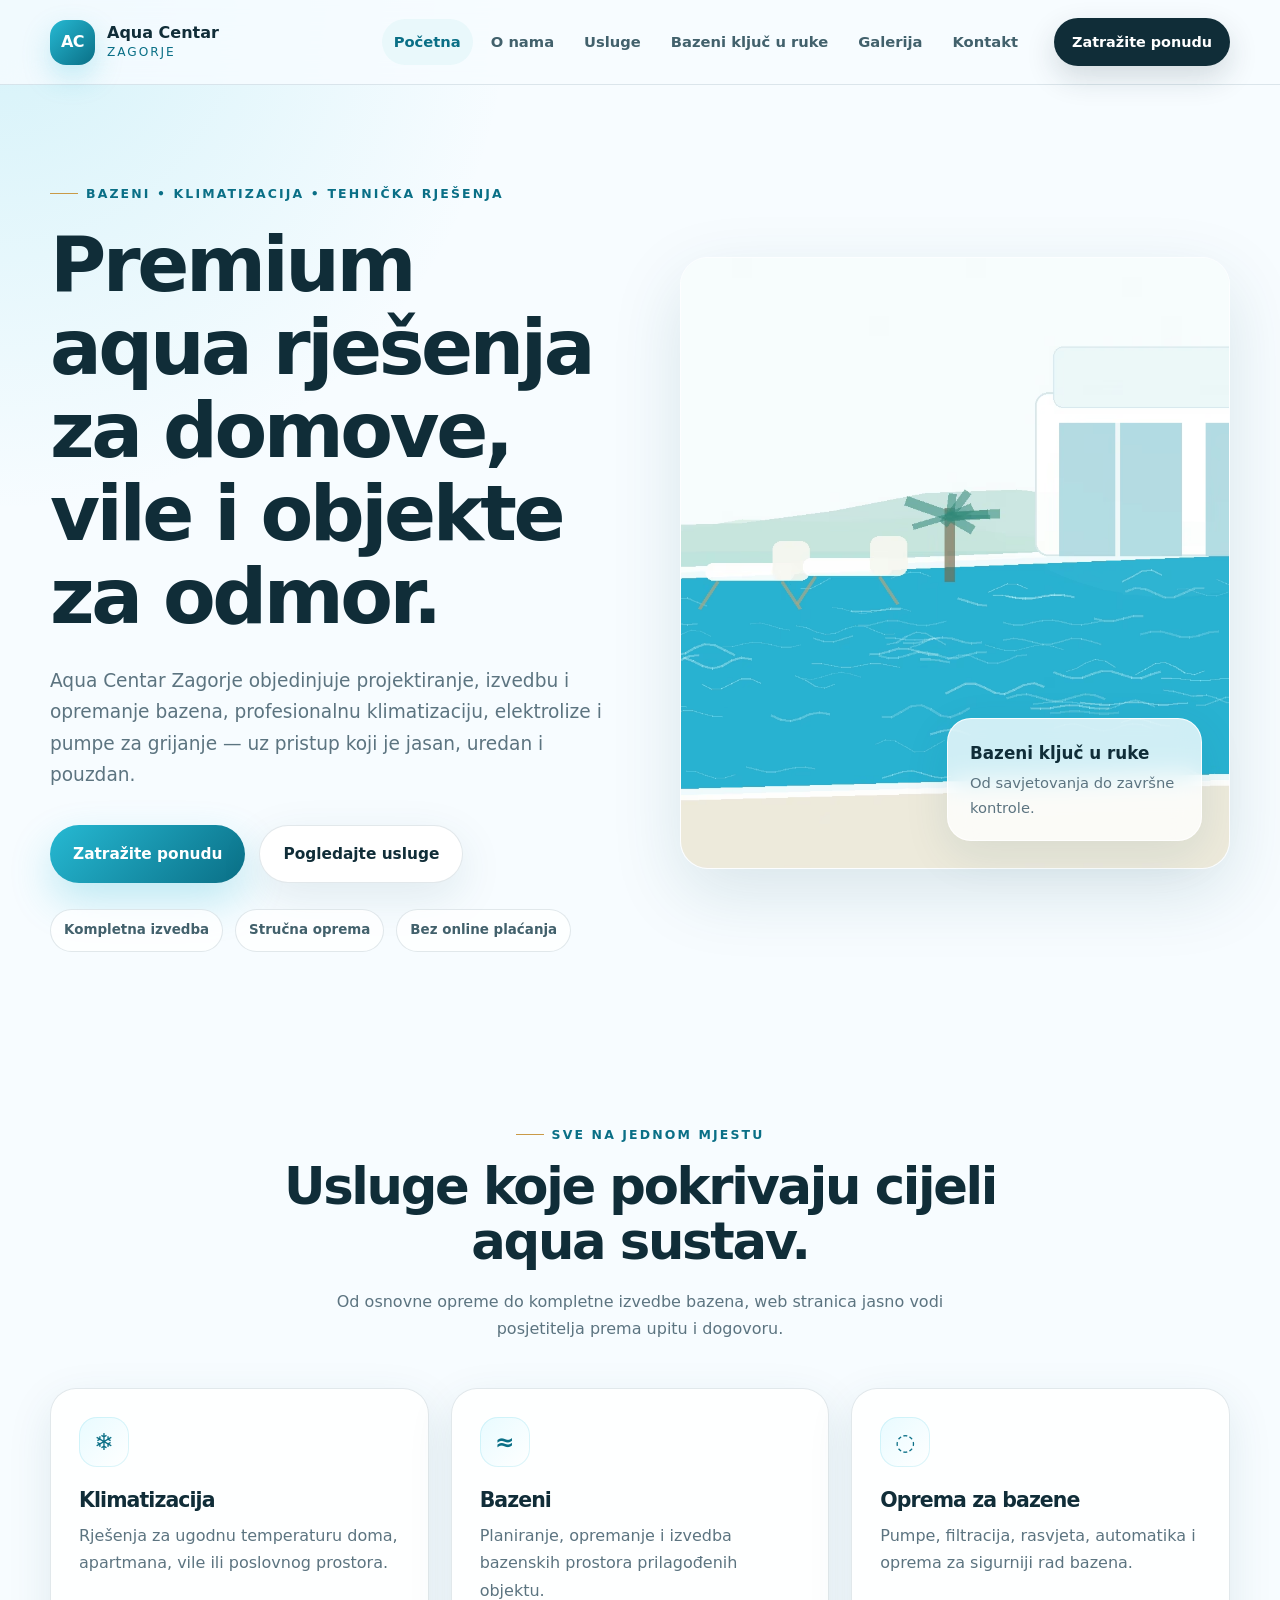
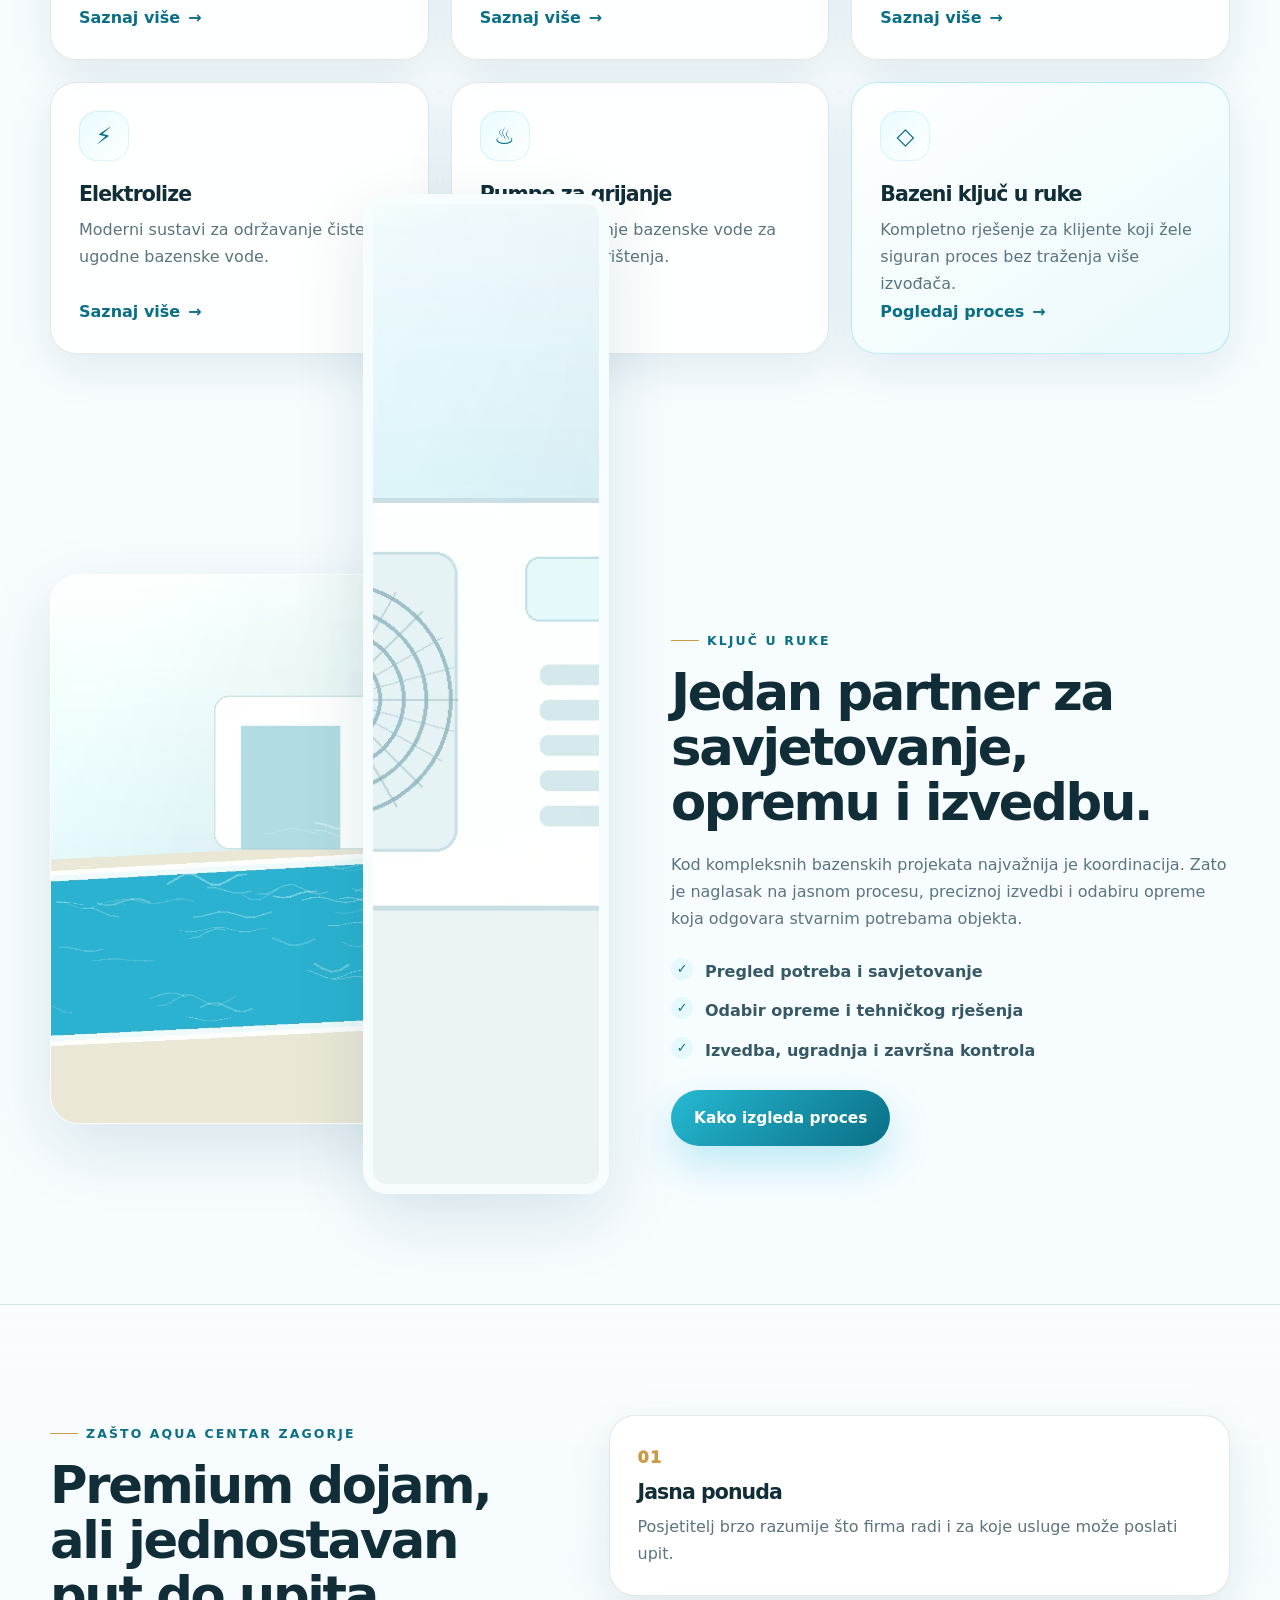
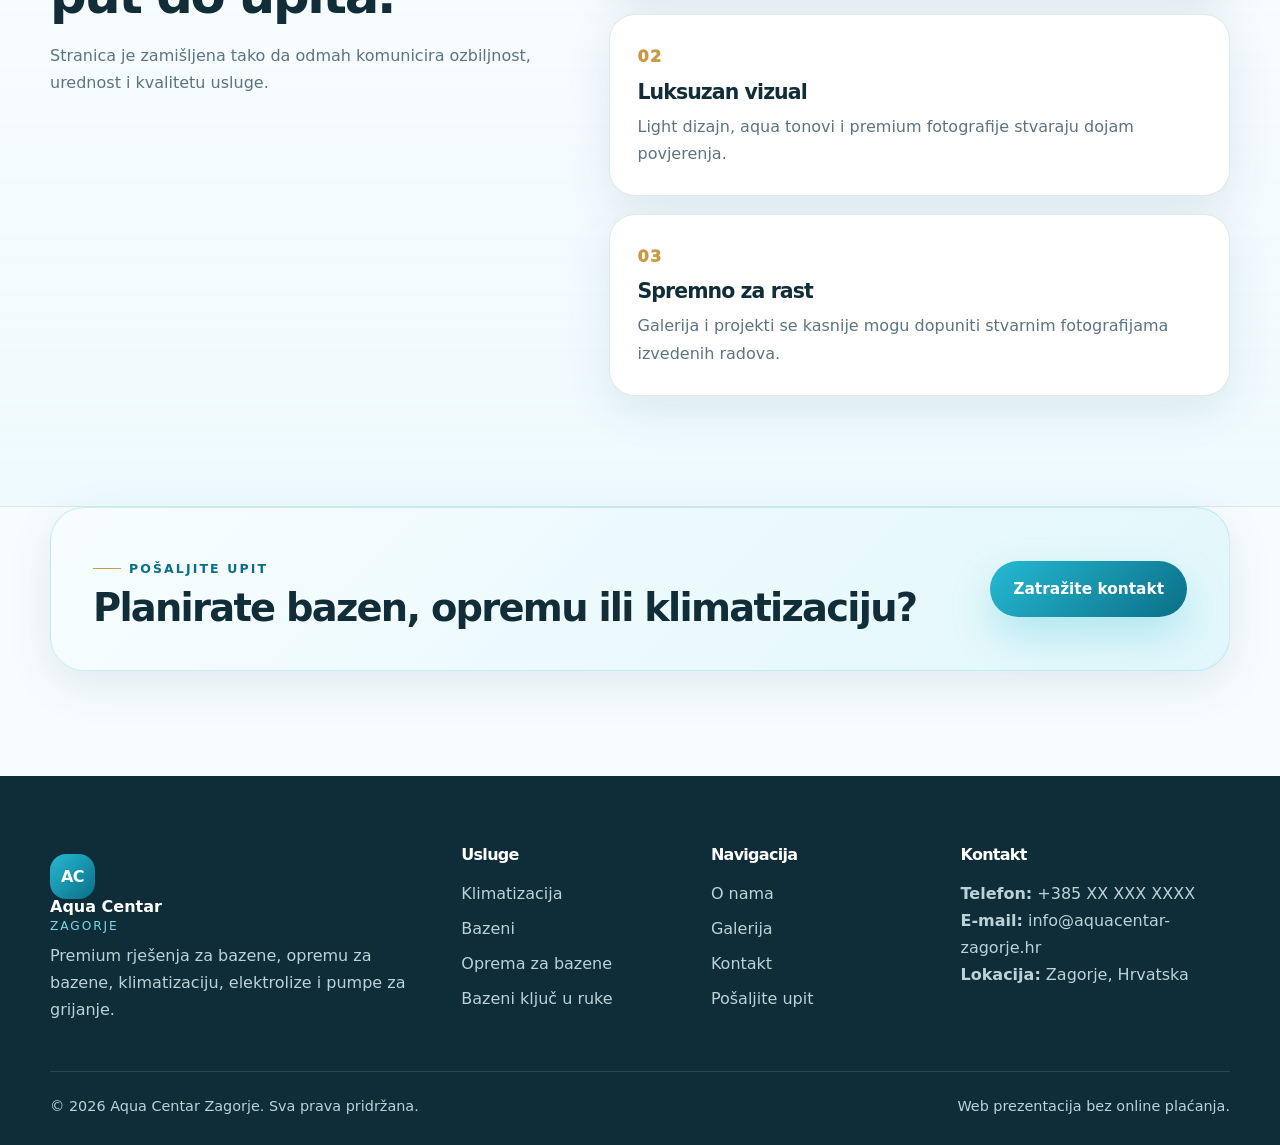
==== index.html @ 4408a1e6 "1" ====
<!doctype html><html lang="hr"><head><meta charset="utf-8"><meta name="viewport" content="width=device-width, initial-scale=1"><title>Aqua Centar Zagorje | Bazeni, klimatizacija i oprema za bazene</title><meta name="description" content="Premium web stranica za Aqua Centar Zagorje: bazeni, klimatizacija, elektrolize, pumpe za grijanje i kompletni bazeni ključ u ruke."><meta name="theme-color" content="#f7fcff"><link rel="icon" href="assets/img/favicon.svg" type="image/svg+xml"><link rel="preload" href="assets/img/hero-bazen-lux.avif" as="image" type="image/avif"><link rel="stylesheet" href="assets/css/style.css"></head><body><header class="site-header" id="top"><div class="container nav-wrap"><a class="brand" href="index.html" aria-label="Aqua Centar Zagorje početna"><span class="brand-mark">AC</span><span><strong>Aqua Centar</strong><small>Zagorje</small></span></a><button class="menu-toggle" aria-label="Otvori izbornik" aria-expanded="false"><span></span><span></span><span></span></button><nav class="site-nav" aria-label="Glavna navigacija"><a class="nav-link active" href="index.html">Početna</a>
<a class="nav-link " href="o-nama.html">O nama</a>
<a class="nav-link " href="usluge.html">Usluge</a>
<a class="nav-link " href="bazeni-kljuc-u-ruke.html">Bazeni ključ u ruke</a>
<a class="nav-link " href="galerija.html">Galerija</a>
<a class="nav-link " href="kontakt.html">Kontakt</a></nav><a class="nav-cta" href="kontakt.html">Zatražite ponudu</a></div></header><main><section class="hero section-pad"><div class="container hero-grid"><div class="hero-copy reveal"><span class="eyebrow">Bazeni • Klimatizacija • Tehnička rješenja</span><h1>Premium aqua rješenja za domove, vile i objekte za odmor.</h1><p>Aqua Centar Zagorje objedinjuje projektiranje, izvedbu i opremanje bazena, profesionalnu klimatizaciju, elektrolize i pumpe za grijanje — uz pristup koji je jasan, uredan i pouzdan.</p><div class="hero-actions"><a class="btn btn-primary" href="kontakt.html#upit">Zatražite ponudu</a><a class="btn btn-ghost" href="usluge.html">Pogledajte usluge</a></div><div class="trust-strip"><span>Kompletna izvedba</span><span>Stručna oprema</span><span>Bez online plaćanja</span></div></div><div class="hero-media reveal delay-1"><img src="assets/img/hero-bazen-lux.avif" alt="Luksuzni bazen uz modernu kuću" width="1500" height="1000"><div class="floating-card glass-card"><strong>Bazeni ključ u ruke</strong><span>Od savjetovanja do završne kontrole.</span></div></div></div></section><section class="section-pad small-top"><div class="container section-head reveal"><span class="eyebrow">Sve na jednom mjestu</span><h2>Usluge koje pokrivaju cijeli aqua sustav.</h2><p>Od osnovne opreme do kompletne izvedbe bazena, web stranica jasno vodi posjetitelja prema upitu i dogovoru.</p></div><div class="container services-grid"><article class="service-card reveal"><span class="icon">❄</span><h3>Klimatizacija</h3><p>Rješenja za ugodnu temperaturu doma, apartmana, vile ili poslovnog prostora.</p><a href="usluge.html#klimatizacija">Saznaj više</a></article><article class="service-card reveal delay-1"><span class="icon">≈</span><h3>Bazeni</h3><p>Planiranje, opremanje i izvedba bazenskih prostora prilagođenih objektu.</p><a href="usluge.html#bazeni">Saznaj više</a></article><article class="service-card reveal delay-2"><span class="icon">◌</span><h3>Oprema za bazene</h3><p>Pumpe, filtracija, rasvjeta, automatika i oprema za sigurniji rad bazena.</p><a href="usluge.html#oprema">Saznaj više</a></article><article class="service-card reveal"><span class="icon">⚡</span><h3>Elektrolize</h3><p>Moderni sustavi za održavanje čiste i ugodne bazenske vode.</p><a href="usluge.html#elektrolize">Saznaj više</a></article><article class="service-card reveal delay-1"><span class="icon">♨</span><h3>Pumpe za grijanje</h3><p>Učinkovito grijanje bazenske vode za dulju sezonu korištenja.</p><a href="usluge.html#pumpe">Saznaj više</a></article><article class="service-card featured reveal delay-2"><span class="icon">◇</span><h3>Bazeni ključ u ruke</h3><p>Kompletno rješenje za klijente koji žele siguran proces bez traženja više izvođača.</p><a href="bazeni-kljuc-u-ruke.html">Pogledaj proces</a></article></div></section><section class="split-section section-pad"><div class="container split-grid"><div class="image-stack reveal"><img class="image-main" src="assets/img/bazen-terasa.avif" alt="Moderan bazen uz terasu" loading="lazy" width="1500" height="1000"><img class="image-small" src="assets/img/pumpa-za-grijanje.avif" alt="Pumpa za grijanje bazena" loading="lazy" width="1500" height="1000"></div><div class="split-copy reveal delay-1"><span class="eyebrow">Ključ u ruke</span><h2>Jedan partner za savjetovanje, opremu i izvedbu.</h2><p>Kod kompleksnih bazenskih projekata najvažnija je koordinacija. Zato je naglasak na jasnom procesu, preciznoj izvedbi i odabiru opreme koja odgovara stvarnim potrebama objekta.</p><ul class="check-list"><li>Pregled potreba i savjetovanje</li><li>Odabir opreme i tehničkog rješenja</li><li>Izvedba, ugradnja i završna kontrola</li></ul><a class="btn btn-primary" href="bazeni-kljuc-u-ruke.html">Kako izgleda proces</a></div></div></section><section class="section-pad why-section"><div class="container why-grid"><div class="section-head left reveal"><span class="eyebrow">Zašto Aqua Centar Zagorje</span><h2>Premium dojam, ali jednostavan put do upita.</h2><p>Stranica je zamišljena tako da odmah komunicira ozbiljnost, urednost i kvalitetu usluge.</p></div><div class="benefits"><div class="benefit reveal"><strong>01</strong><h3>Jasna ponuda</h3><p>Posjetitelj brzo razumije što firma radi i za koje usluge može poslati upit.</p></div><div class="benefit reveal delay-1"><strong>02</strong><h3>Luksuzan vizual</h3><p>Light dizajn, aqua tonovi i premium fotografije stvaraju dojam povjerenja.</p></div><div class="benefit reveal delay-2"><strong>03</strong><h3>Spremno za rast</h3><p>Galerija i projekti se kasnije mogu dopuniti stvarnim fotografijama izvedenih radova.</p></div></div></div></section><section class="cta-band reveal"><div class="container cta-inner"><div><span class="eyebrow">Pošaljite upit</span><h2>Planirate bazen, opremu ili klimatizaciju?</h2></div><a class="btn btn-primary" href="kontakt.html#upit">Zatražite kontakt</a></div></section></main><footer class="site-footer"><div class="container footer-grid"><div><a class="brand footer-brand" href="index.html"><span class="brand-mark">AC</span><span><strong>Aqua Centar</strong><small>Zagorje</small></span></a><p>Premium rješenja za bazene, opremu za bazene, klimatizaciju, elektrolize i pumpe za grijanje.</p></div><div><h3>Usluge</h3><a href="usluge.html#klimatizacija">Klimatizacija</a><a href="usluge.html#bazeni">Bazeni</a><a href="usluge.html#oprema">Oprema za bazene</a><a href="bazeni-kljuc-u-ruke.html">Bazeni ključ u ruke</a></div><div><h3>Navigacija</h3><a href="o-nama.html">O nama</a><a href="galerija.html">Galerija</a><a href="kontakt.html">Kontakt</a><a href="kontakt.html#upit">Pošaljite upit</a></div><div><h3>Kontakt</h3><p><strong>Telefon:</strong> +385 XX XXX XXXX</p><p><strong>E-mail:</strong> info@aquacentar-zagorje.hr</p><p><strong>Lokacija:</strong> Zagorje, Hrvatska</p></div></div><div class="footer-bottom container"><span>© 2026 Aqua Centar Zagorje. Sva prava pridržana.</span><span>Web prezentacija bez online plaćanja.</span></div></footer><script src="assets/js/main.js"></script></body></html>
---- assets/css/style.css ----
:root{--bg:#f7fcff;--surface:#fff;--text:#102d38;--muted:#5c7480;--aqua:#26b9d3;--aqua-dark:#0a6f86;--gold:#c99a47;--line:rgba(20,71,88,.12);--shadow:0 24px 70px rgba(16,77,96,.13);--shadow-soft:0 14px 45px rgba(16,77,96,.10);--radius:28px;--container:1180px}*{box-sizing:border-box}html{scroll-behavior:smooth}body{margin:0;font-family:Inter,ui-sans-serif,system-ui,-apple-system,BlinkMacSystemFont,"Segoe UI",sans-serif;background:radial-gradient(circle at top left,rgba(56,197,221,.18),transparent 32rem),var(--bg);color:var(--text);line-height:1.7;overflow-x:hidden}img{max-width:100%;display:block}a{color:inherit;text-decoration:none}.container{width:min(var(--container),calc(100% - 40px));margin-inline:auto}.section-pad{padding:110px 0}.small-top{padding-top:54px}.compact{padding-bottom:70px}.narrow{max-width:870px;text-align:center}.site-header{position:sticky;top:0;z-index:50;background:rgba(247,252,255,.82);backdrop-filter:blur(18px);border-bottom:1px solid var(--line)}.nav-wrap{height:84px;display:flex;align-items:center;gap:24px}.brand{display:inline-flex;align-items:center;gap:12px;min-width:max-content}.brand-mark{width:45px;height:45px;border-radius:16px;display:grid;place-items:center;background:linear-gradient(135deg,var(--aqua),var(--aqua-dark));color:#fff;font-weight:900;letter-spacing:-.04em;box-shadow:0 12px 28px rgba(38,185,211,.25)}.brand strong{display:block;font-size:1rem;line-height:1;color:var(--text)}.brand small{display:block;font-size:.76rem;line-height:1.2;color:var(--aqua-dark);letter-spacing:.16em;text-transform:uppercase;margin-top:4px}.site-nav{display:flex;align-items:center;gap:6px;margin-left:auto}.nav-link{font-size:.92rem;font-weight:700;color:#42616c;padding:10px 12px;border-radius:999px;transition:.25s ease}.nav-link:hover,.nav-link.active{background:#e9f8fb;color:var(--aqua-dark)}.nav-cta{padding:12px 18px;border-radius:999px;background:var(--text);color:#fff;font-weight:800;font-size:.9rem;box-shadow:0 12px 30px rgba(16,45,56,.16);transition:.25s ease}.nav-cta:hover{transform:translateY(-2px);box-shadow:0 18px 38px rgba(16,45,56,.22)}.menu-toggle{display:none;margin-left:auto;width:44px;height:44px;border:0;background:#fff;border-radius:14px;box-shadow:var(--shadow-soft);padding:10px}.menu-toggle span{display:block;height:2px;background:var(--text);border-radius:2px;margin:6px 0;transition:.25s ease}.eyebrow{display:inline-flex;align-items:center;gap:8px;color:var(--aqua-dark);font-size:.78rem;font-weight:900;letter-spacing:.17em;text-transform:uppercase}.eyebrow:before{content:"";width:28px;height:1px;background:var(--gold)}h1,h2,h3{line-height:1.08;margin:0;color:var(--text);letter-spacing:-.045em}h1{font-size:clamp(2.7rem,6vw,5.9rem);max-width:1050px}h2{font-size:clamp(2rem,4vw,3.75rem)}h3{font-size:1.28rem}p{margin:0;color:var(--muted)}.hero{padding-top:90px}.hero-grid{display:grid;grid-template-columns:1.02fr .98fr;gap:58px;align-items:center}.hero-copy p{font-size:1.16rem;max-width:650px;margin:26px 0 0}.hero-copy .eyebrow{margin-bottom:20px}.hero-actions{display:flex;gap:14px;flex-wrap:wrap;margin-top:34px}.btn{display:inline-flex;align-items:center;justify-content:center;border:0;cursor:pointer;border-radius:999px;padding:15px 23px;font-weight:900;transition:.25s ease;font-size:.96rem}.btn-primary{background:linear-gradient(135deg,var(--aqua),var(--aqua-dark));color:#fff;box-shadow:0 18px 40px rgba(38,185,211,.27)}.btn-primary:hover{transform:translateY(-3px);box-shadow:0 22px 50px rgba(38,185,211,.35)}.btn-ghost{background:#fff;color:var(--text);box-shadow:var(--shadow-soft);border:1px solid var(--line)}.btn-ghost:hover{transform:translateY(-3px);border-color:rgba(38,185,211,.28)}.trust-strip{display:flex;gap:12px;flex-wrap:wrap;margin-top:26px}.trust-strip span{background:rgba(255,255,255,.76);border:1px solid var(--line);padding:9px 13px;border-radius:999px;color:#42616c;font-weight:800;font-size:.84rem}.hero-media{position:relative}.hero-media img,.image-frame img,.image-main,.detail-card img,.gallery-item img{border-radius:var(--radius);box-shadow:var(--shadow);border:1px solid rgba(255,255,255,.7);object-fit:cover}.hero-media img{height:min(68vh,680px);width:100%}.glass-card{background:rgba(255,255,255,.78);border:1px solid rgba(255,255,255,.88);box-shadow:var(--shadow-soft);backdrop-filter:blur(14px)}.floating-card{position:absolute;right:28px;bottom:28px;border-radius:24px;padding:20px 22px;max-width:255px}.floating-card strong{display:block;font-size:1.05rem}.floating-card span{display:block;color:var(--muted);font-size:.92rem;margin-top:3px}.section-head{text-align:center;max-width:810px;margin:0 auto 46px}.section-head h2{margin-top:14px}.section-head p{margin:18px auto 0;max-width:680px}.section-head.left{text-align:left;margin:0}.services-grid{display:grid;grid-template-columns:repeat(3,1fr);gap:22px}.service-card{background:rgba(255,255,255,.86);border:1px solid var(--line);border-radius:26px;padding:28px;box-shadow:var(--shadow-soft);transition:.3s ease;min-height:270px;display:flex;flex-direction:column}.service-card:hover{transform:translateY(-8px);box-shadow:var(--shadow)}.service-card .icon{width:50px;height:50px;border-radius:18px;background:linear-gradient(135deg,#e8fbff,#fff);display:grid;place-items:center;color:var(--aqua-dark);font-size:1.45rem;font-weight:900;box-shadow:inset 0 0 0 1px rgba(38,185,211,.15)}.service-card h3{margin-top:22px}.service-card p{margin-top:11px}.service-card a,.text-link{margin-top:auto;color:var(--aqua-dark);font-weight:900;display:inline-flex;align-items:center;gap:8px}.service-card a:after,.text-link:after{content:"→";transition:.2s ease}.service-card a:hover:after,.text-link:hover:after{transform:translateX(4px)}.service-card.featured{background:linear-gradient(145deg,#fff,#e9f9fc);border-color:rgba(38,185,211,.28)}.split-section{position:relative}.split-grid{display:grid;grid-template-columns:1fr 1fr;gap:62px;align-items:center}.split-copy h2{margin:14px 0 20px}.split-copy p+p{margin-top:14px}.image-stack{position:relative;min-height:620px}.image-main{width:84%;height:550px}.image-small{position:absolute;width:44%;right:0;bottom:0;border-radius:24px;box-shadow:var(--shadow);border:10px solid var(--bg);object-fit:cover}.check-list{list-style:none;padding:0;margin:26px 0;display:grid;gap:12px}.check-list li{position:relative;padding-left:34px;color:#365965;font-weight:800}.check-list li:before{content:"✓";position:absolute;left:0;top:0;width:22px;height:22px;border-radius:50%;display:grid;place-items:center;background:#e5f8fc;color:var(--aqua-dark);font-size:.8rem}.why-section{background:linear-gradient(180deg,rgba(255,255,255,.38),rgba(232,248,252,.55));border-block:1px solid var(--line)}.why-grid{display:grid;grid-template-columns:.9fr 1.1fr;gap:50px;align-items:start}.benefits{display:grid;gap:18px}.benefit,.value-card,.process-step{background:#fff;border:1px solid var(--line);border-radius:26px;padding:28px;box-shadow:var(--shadow-soft)}.benefit strong,.value-card span,.process-step span{display:inline-flex;color:var(--gold);font-weight:1000;letter-spacing:.08em;margin-bottom:10px}.benefit p,.value-card p,.process-step p{margin-top:10px}.cta-band{padding:0 0 105px}.cta-inner{display:flex;align-items:center;justify-content:space-between;gap:24px;background:linear-gradient(135deg,#f7fdff,#e1f7fb);border:1px solid rgba(38,185,211,.22);border-radius:34px;padding:42px;box-shadow:var(--shadow-soft)}.cta-inner h2{font-size:clamp(1.8rem,3vw,3rem);margin-top:8px}.page-hero{background:radial-gradient(circle at top right,rgba(38,185,211,.18),transparent 34rem)}.page-hero .narrow .eyebrow{justify-content:center;margin-bottom:16px}.page-hero p{font-size:1.12rem;margin:22px auto 0;max-width:780px}.image-frame img{height:560px;width:100%}.values-grid{display:grid;grid-template-columns:repeat(3,1fr);gap:22px}.service-detail-wrap{background:linear-gradient(180deg,transparent,rgba(232,248,252,.42))}.detail-list{display:grid;gap:26px}.detail-card{display:grid;grid-template-columns:.92fr 1.08fr;gap:28px;align-items:center;background:rgba(255,255,255,.9);border:1px solid var(--line);border-radius:34px;padding:28px;box-shadow:var(--shadow-soft);scroll-margin-top:110px}.detail-card.reverse{grid-template-columns:1.08fr .92fr}.detail-card.reverse div{order:2}.detail-card.reverse img{order:1}.detail-card h2{margin:12px 0 16px;font-size:clamp(1.8rem,3vw,3rem)}.detail-card p{font-size:1.03rem}.detail-card img{height:390px;width:100%}.text-link{margin-top:22px}.process-section{background:#fff;border-block:1px solid var(--line)}.process-grid{display:grid;grid-template-columns:repeat(3,1fr);gap:20px}.gallery-grid{display:grid;grid-template-columns:repeat(3,1fr);grid-auto-rows:310px;gap:20px}.gallery-item{margin:0;position:relative;border-radius:28px;overflow:hidden;box-shadow:var(--shadow-soft);background:#fff}.gallery-item.large{grid-column:span 2;grid-row:span 2}.gallery-item img{width:100%;height:100%;border-radius:0;box-shadow:none;border:0}.gallery-item figcaption{position:absolute;left:16px;right:16px;bottom:16px;background:rgba(255,255,255,.82);backdrop-filter:blur(12px);border-radius:18px;padding:12px 15px;color:var(--text);font-weight:900}.contact-grid{display:grid;grid-template-columns:.92fr 1.08fr;gap:28px;align-items:start}.contact-card,.quote-form{background:#fff;border:1px solid var(--line);border-radius:32px;padding:34px;box-shadow:var(--shadow-soft)}.contact-card h2,.quote-form h2{margin:12px 0 16px}.contact-lines{display:grid;gap:8px;margin:24px 0}.map-placeholder{height:255px;border-radius:24px;background:linear-gradient(135deg,#e5f8fc,#fff);border:1px solid rgba(38,185,211,.18);display:grid;place-items:center;color:var(--aqua-dark);font-weight:900}.quote-form{display:grid;gap:15px}.quote-form label{display:grid;gap:7px;color:#365965;font-weight:900}.quote-form input,.quote-form select,.quote-form textarea{width:100%;border:1px solid rgba(16,77,96,.16);border-radius:16px;padding:14px 15px;background:#f8fdff;color:var(--text);font:inherit;outline:none;transition:.2s ease}.quote-form input:focus,.quote-form select:focus,.quote-form textarea:focus{border-color:var(--aqua);box-shadow:0 0 0 4px rgba(38,185,211,.13)}.quote-form .btn{width:max-content}.form-note{font-size:.85rem}.site-footer{background:#0e2d38;color:#d9edf2;padding:70px 0 26px}.site-footer p,.site-footer a,.footer-bottom{color:#bcd2d9}.footer-grid{display:grid;grid-template-columns:1.4fr .8fr .8fr 1fr;gap:34px}.footer-brand{margin-bottom:18px}.site-footer .brand strong{color:#fff}.site-footer .brand small{color:#75d9ea}.site-footer .brand-mark{box-shadow:none}.site-footer h3{font-size:1rem;color:#fff;margin-bottom:16px}.site-footer a{display:block;margin:8px 0;transition:.2s ease}.site-footer a:hover{color:#fff;transform:translateX(3px)}.footer-bottom{display:flex;justify-content:space-between;gap:20px;border-top:1px solid rgba(255,255,255,.12);margin-top:48px;padding-top:22px;font-size:.9rem}.reveal{opacity:0;transform:translateY(28px);transition:opacity .8s ease,transform .8s ease}.reveal.visible{opacity:1;transform:none}.delay-1{transition-delay:.12s}.delay-2{transition-delay:.22s}@media(max-width:1040px){.nav-cta{display:none}.site-nav{gap:2px}.nav-link{font-size:.86rem;padding:8px 9px}.hero-grid,.split-grid,.why-grid,.contact-grid{grid-template-columns:1fr}.hero-media img{height:540px}.image-stack{min-height:560px}.services-grid,.values-grid,.process-grid{grid-template-columns:repeat(2,1fr)}.detail-card,.detail-card.reverse{grid-template-columns:1fr}.detail-card.reverse div,.detail-card.reverse img{order:initial}.gallery-grid{grid-template-columns:repeat(2,1fr)}.footer-grid{grid-template-columns:repeat(2,1fr)}}@media(max-width:760px){.container{width:min(100% - 28px,var(--container))}.section-pad{padding:78px 0}.small-top{padding-top:35px}.nav-wrap{height:72px}.menu-toggle{display:block}.site-nav{position:absolute;top:72px;left:14px;right:14px;display:grid;background:rgba(255,255,255,.96);backdrop-filter:blur(18px);border:1px solid var(--line);border-radius:22px;padding:12px;box-shadow:var(--shadow);opacity:0;visibility:hidden;transform:translateY(-8px);transition:.22s ease}.site-nav.open{opacity:1;visibility:visible;transform:none}.nav-link{padding:13px 14px;font-size:.95rem}.menu-toggle.open span:nth-child(1){transform:translateY(8px) rotate(45deg)}.menu-toggle.open span:nth-child(2){opacity:0}.menu-toggle.open span:nth-child(3){transform:translateY(-8px) rotate(-45deg)}.hero{padding-top:58px}.hero-grid{gap:32px}.hero-media img{height:410px}.floating-card{left:16px;right:16px;bottom:16px}.services-grid,.values-grid,.process-grid{grid-template-columns:1fr}.split-grid{gap:34px}.image-stack{min-height:auto}.image-main,.image-frame img{width:100%;height:380px}.image-small{position:relative;width:80%;margin:-70px 0 0 auto}.cta-band{padding-bottom:78px}.cta-inner{display:grid;padding:28px;border-radius:28px}.detail-card{padding:18px;border-radius:28px}.detail-card img{height:285px}.gallery-grid{display:grid;grid-template-columns:1fr;grid-auto-rows:285px}.gallery-item.large{grid-column:auto;grid-row:span 1}.contact-card,.quote-form{padding:24px;border-radius:26px}.footer-grid{grid-template-columns:1fr}.footer-bottom{display:grid}.trust-strip span{font-size:.78rem}.hero-copy p,.page-hero p{font-size:1rem}h1{font-size:clamp(2.35rem,14vw,4rem)}}@media(prefers-reduced-motion:reduce){*{scroll-behavior:auto!important}.reveal{opacity:1;transform:none;transition:none}.btn,.service-card,.nav-cta{transition:none}}
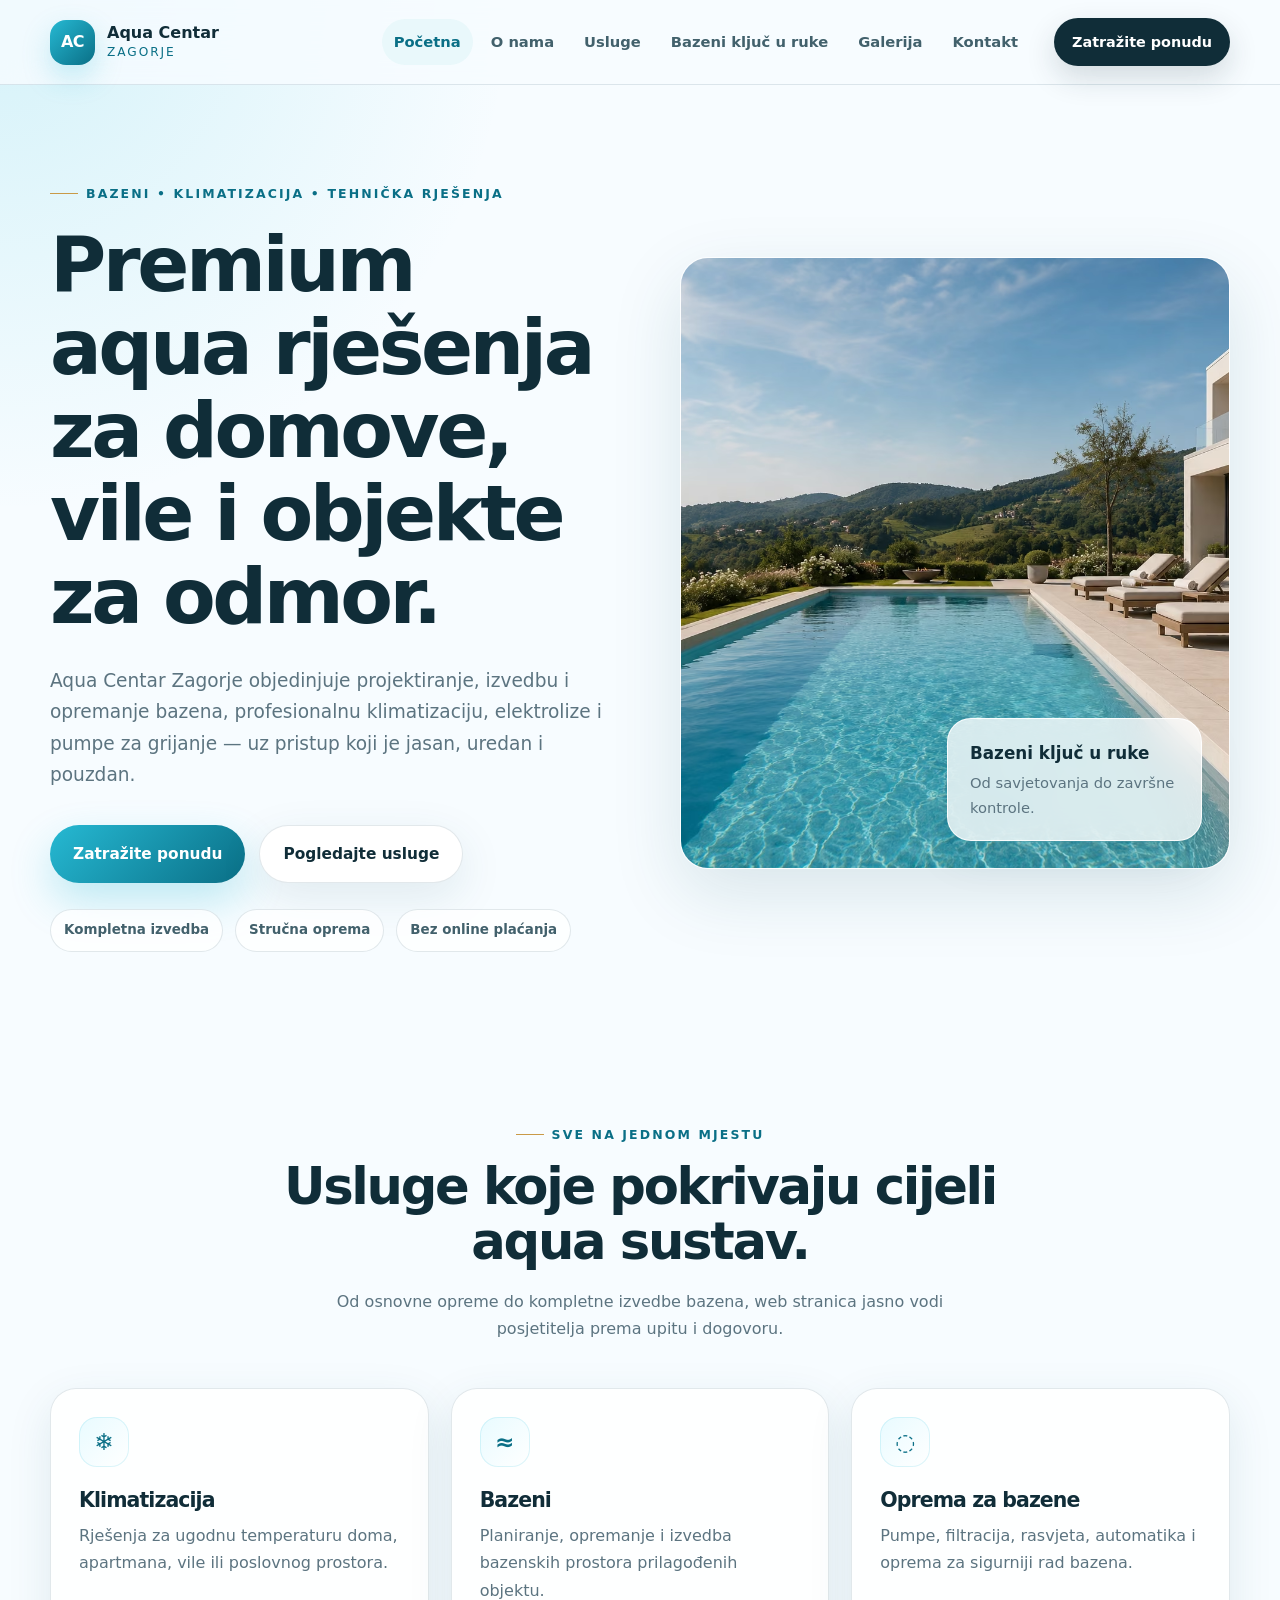
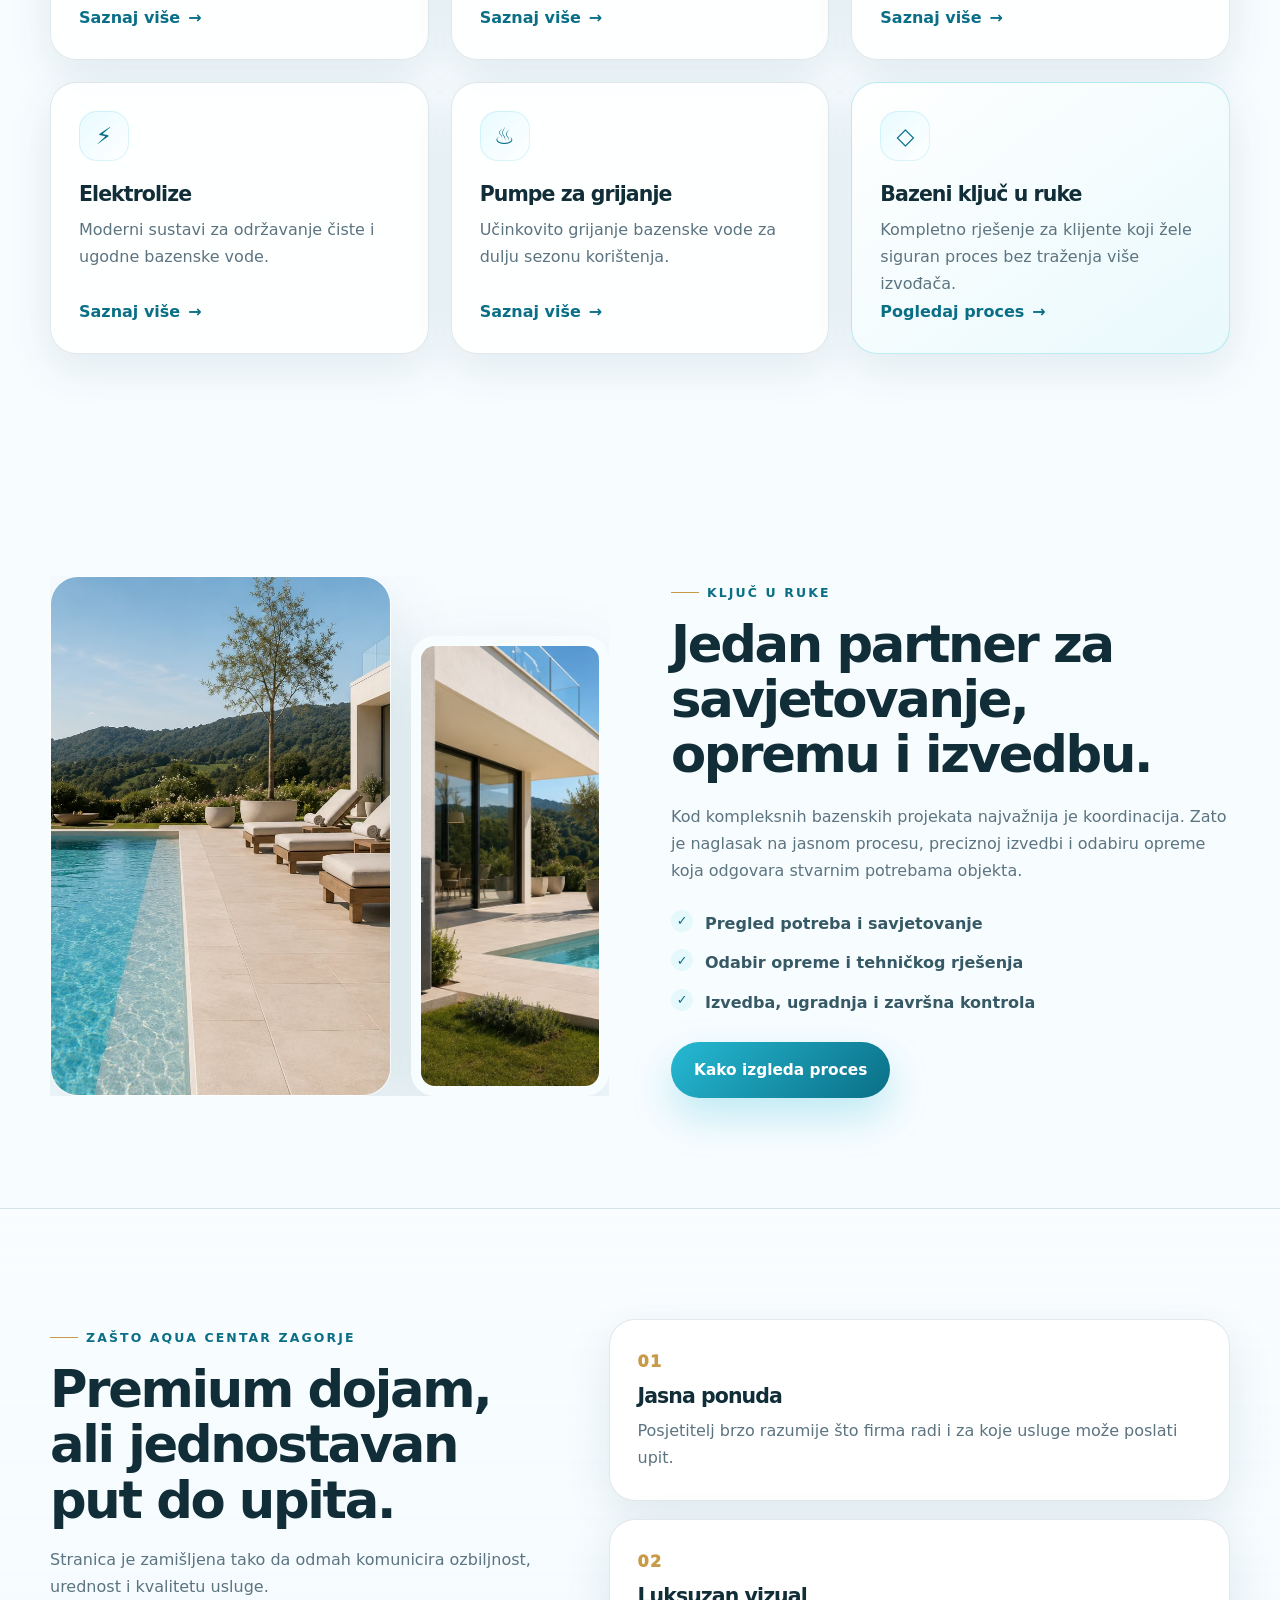
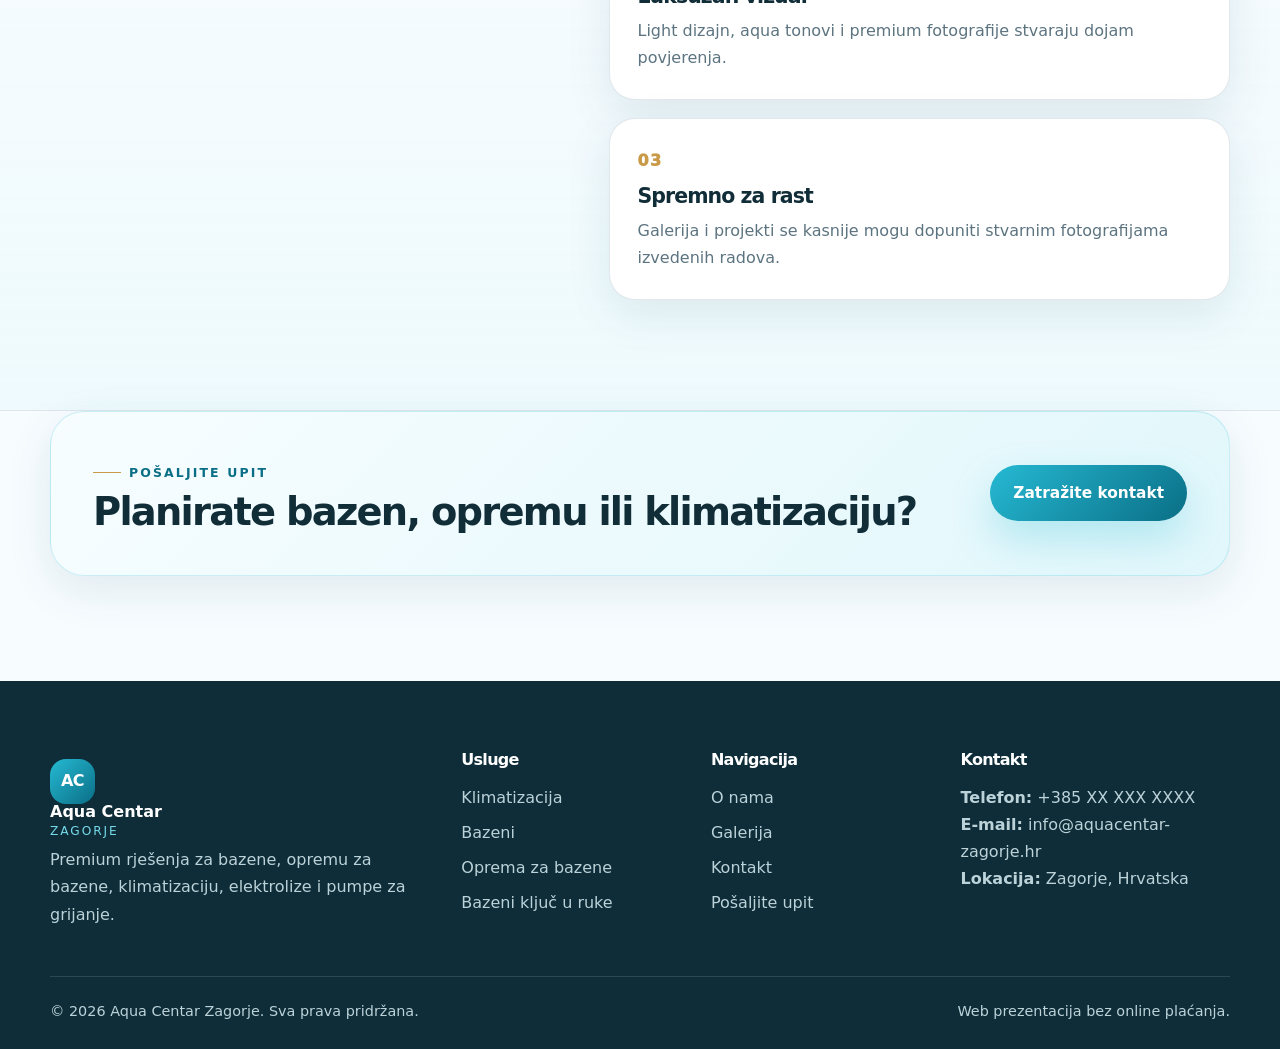
==== commit ef807445: "4" ====
--- a/index.html
+++ b/index.html
@@ -1,6 +1,6 @@
-<!doctype html><html lang="hr"><head><meta charset="utf-8"><meta name="viewport" content="width=device-width, initial-scale=1"><title>Aqua Centar Zagorje | Bazeni, klimatizacija i oprema za bazene</title><meta name="description" content="Premium web stranica za Aqua Centar Zagorje: bazeni, klimatizacija, elektrolize, pumpe za grijanje i kompletni bazeni ključ u ruke."><meta name="theme-color" content="#f7fcff"><link rel="icon" href="assets/img/favicon.svg" type="image/svg+xml"><link rel="preload" href="assets/img/hero-bazen-lux.avif" as="image" type="image/avif"><link rel="stylesheet" href="assets/css/style.css"></head><body><header class="site-header" id="top"><div class="container nav-wrap"><a class="brand" href="index.html" aria-label="Aqua Centar Zagorje početna"><span class="brand-mark">AC</span><span><strong>Aqua Centar</strong><small>Zagorje</small></span></a><button class="menu-toggle" aria-label="Otvori izbornik" aria-expanded="false"><span></span><span></span><span></span></button><nav class="site-nav" aria-label="Glavna navigacija"><a class="nav-link active" href="index.html">Početna</a>
+<!doctype html><html lang="hr"><head><meta charset="utf-8"><meta name="viewport" content="width=device-width, initial-scale=1"><script>document.documentElement.classList.add('js');</script><title>Aqua Centar Zagorje | Bazeni, klimatizacija i oprema za bazene</title><meta name="description" content="Premium web stranica za Aqua Centar Zagorje: bazeni, klimatizacija, elektrolize, pumpe za grijanje i kompletni bazeni ključ u ruke."><meta name="theme-color" content="#f7fcff"><link rel="icon" href="assets/img/favicon.svg" type="image/svg+xml"><link rel="preload" href="assets/img/hero-bazen-lux.avif" as="image" type="image/avif"><link rel="stylesheet" href="assets/css/style.css"></head><body><header class="site-header" id="top"><div class="container nav-wrap"><a class="brand" href="index.html" aria-label="Aqua Centar Zagorje početna"><span class="brand-mark">AC</span><span><strong>Aqua Centar</strong><small>Zagorje</small></span></a><button class="menu-toggle" aria-label="Otvori izbornik" aria-expanded="false"><span></span><span></span><span></span></button><nav class="site-nav" aria-label="Glavna navigacija"><a class="nav-link active" href="index.html">Početna</a>
 <a class="nav-link " href="o-nama.html">O nama</a>
 <a class="nav-link " href="usluge.html">Usluge</a>
 <a class="nav-link " href="bazeni-kljuc-u-ruke.html">Bazeni ključ u ruke</a>
 <a class="nav-link " href="galerija.html">Galerija</a>
-<a class="nav-link " href="kontakt.html">Kontakt</a></nav><a class="nav-cta" href="kontakt.html">Zatražite ponudu</a></div></header><main><section class="hero section-pad"><div class="container hero-grid"><div class="hero-copy reveal"><span class="eyebrow">Bazeni • Klimatizacija • Tehnička rješenja</span><h1>Premium aqua rješenja za domove, vile i objekte za odmor.</h1><p>Aqua Centar Zagorje objedinjuje projektiranje, izvedbu i opremanje bazena, profesionalnu klimatizaciju, elektrolize i pumpe za grijanje — uz pristup koji je jasan, uredan i pouzdan.</p><div class="hero-actions"><a class="btn btn-primary" href="kontakt.html#upit">Zatražite ponudu</a><a class="btn btn-ghost" href="usluge.html">Pogledajte usluge</a></div><div class="trust-strip"><span>Kompletna izvedba</span><span>Stručna oprema</span><span>Bez online plaćanja</span></div></div><div class="hero-media reveal delay-1"><img src="assets/img/hero-bazen-lux.avif" alt="Luksuzni bazen uz modernu kuću" width="1500" height="1000"><div class="floating-card glass-card"><strong>Bazeni ključ u ruke</strong><span>Od savjetovanja do završne kontrole.</span></div></div></div></section><section class="section-pad small-top"><div class="container section-head reveal"><span class="eyebrow">Sve na jednom mjestu</span><h2>Usluge koje pokrivaju cijeli aqua sustav.</h2><p>Od osnovne opreme do kompletne izvedbe bazena, web stranica jasno vodi posjetitelja prema upitu i dogovoru.</p></div><div class="container services-grid"><article class="service-card reveal"><span class="icon">❄</span><h3>Klimatizacija</h3><p>Rješenja za ugodnu temperaturu doma, apartmana, vile ili poslovnog prostora.</p><a href="usluge.html#klimatizacija">Saznaj više</a></article><article class="service-card reveal delay-1"><span class="icon">≈</span><h3>Bazeni</h3><p>Planiranje, opremanje i izvedba bazenskih prostora prilagođenih objektu.</p><a href="usluge.html#bazeni">Saznaj više</a></article><article class="service-card reveal delay-2"><span class="icon">◌</span><h3>Oprema za bazene</h3><p>Pumpe, filtracija, rasvjeta, automatika i oprema za sigurniji rad bazena.</p><a href="usluge.html#oprema">Saznaj više</a></article><article class="service-card reveal"><span class="icon">⚡</span><h3>Elektrolize</h3><p>Moderni sustavi za održavanje čiste i ugodne bazenske vode.</p><a href="usluge.html#elektrolize">Saznaj više</a></article><article class="service-card reveal delay-1"><span class="icon">♨</span><h3>Pumpe za grijanje</h3><p>Učinkovito grijanje bazenske vode za dulju sezonu korištenja.</p><a href="usluge.html#pumpe">Saznaj više</a></article><article class="service-card featured reveal delay-2"><span class="icon">◇</span><h3>Bazeni ključ u ruke</h3><p>Kompletno rješenje za klijente koji žele siguran proces bez traženja više izvođača.</p><a href="bazeni-kljuc-u-ruke.html">Pogledaj proces</a></article></div></section><section class="split-section section-pad"><div class="container split-grid"><div class="image-stack reveal"><img class="image-main" src="assets/img/bazen-terasa.avif" alt="Moderan bazen uz terasu" loading="lazy" width="1500" height="1000"><img class="image-small" src="assets/img/pumpa-za-grijanje.avif" alt="Pumpa za grijanje bazena" loading="lazy" width="1500" height="1000"></div><div class="split-copy reveal delay-1"><span class="eyebrow">Ključ u ruke</span><h2>Jedan partner za savjetovanje, opremu i izvedbu.</h2><p>Kod kompleksnih bazenskih projekata najvažnija je koordinacija. Zato je naglasak na jasnom procesu, preciznoj izvedbi i odabiru opreme koja odgovara stvarnim potrebama objekta.</p><ul class="check-list"><li>Pregled potreba i savjetovanje</li><li>Odabir opreme i tehničkog rješenja</li><li>Izvedba, ugradnja i završna kontrola</li></ul><a class="btn btn-primary" href="bazeni-kljuc-u-ruke.html">Kako izgleda proces</a></div></div></section><section class="section-pad why-section"><div class="container why-grid"><div class="section-head left reveal"><span class="eyebrow">Zašto Aqua Centar Zagorje</span><h2>Premium dojam, ali jednostavan put do upita.</h2><p>Stranica je zamišljena tako da odmah komunicira ozbiljnost, urednost i kvalitetu usluge.</p></div><div class="benefits"><div class="benefit reveal"><strong>01</strong><h3>Jasna ponuda</h3><p>Posjetitelj brzo razumije što firma radi i za koje usluge može poslati upit.</p></div><div class="benefit reveal delay-1"><strong>02</strong><h3>Luksuzan vizual</h3><p>Light dizajn, aqua tonovi i premium fotografije stvaraju dojam povjerenja.</p></div><div class="benefit reveal delay-2"><strong>03</strong><h3>Spremno za rast</h3><p>Galerija i projekti se kasnije mogu dopuniti stvarnim fotografijama izvedenih radova.</p></div></div></div></section><section class="cta-band reveal"><div class="container cta-inner"><div><span class="eyebrow">Pošaljite upit</span><h2>Planirate bazen, opremu ili klimatizaciju?</h2></div><a class="btn btn-primary" href="kontakt.html#upit">Zatražite kontakt</a></div></section></main><footer class="site-footer"><div class="container footer-grid"><div><a class="brand footer-brand" href="index.html"><span class="brand-mark">AC</span><span><strong>Aqua Centar</strong><small>Zagorje</small></span></a><p>Premium rješenja za bazene, opremu za bazene, klimatizaciju, elektrolize i pumpe za grijanje.</p></div><div><h3>Usluge</h3><a href="usluge.html#klimatizacija">Klimatizacija</a><a href="usluge.html#bazeni">Bazeni</a><a href="usluge.html#oprema">Oprema za bazene</a><a href="bazeni-kljuc-u-ruke.html">Bazeni ključ u ruke</a></div><div><h3>Navigacija</h3><a href="o-nama.html">O nama</a><a href="galerija.html">Galerija</a><a href="kontakt.html">Kontakt</a><a href="kontakt.html#upit">Pošaljite upit</a></div><div><h3>Kontakt</h3><p><strong>Telefon:</strong> +385 XX XXX XXXX</p><p><strong>E-mail:</strong> info@aquacentar-zagorje.hr</p><p><strong>Lokacija:</strong> Zagorje, Hrvatska</p></div></div><div class="footer-bottom container"><span>© 2026 Aqua Centar Zagorje. Sva prava pridržana.</span><span>Web prezentacija bez online plaćanja.</span></div></footer><script src="assets/js/main.js"></script></body></html>+<a class="nav-link " href="kontakt.html">Kontakt</a></nav><a class="nav-cta" href="kontakt.html">Zatražite ponudu</a></div></header><main><section class="hero section-pad"><div class="container hero-grid"><div class="hero-copy reveal"><span class="eyebrow">Bazeni • Klimatizacija • Tehnička rješenja</span><h1>Premium aqua rješenja za domove, vile i objekte za odmor.</h1><p>Aqua Centar Zagorje objedinjuje projektiranje, izvedbu i opremanje bazena, profesionalnu klimatizaciju, elektrolize i pumpe za grijanje — uz pristup koji je jasan, uredan i pouzdan.</p><div class="hero-actions"><a class="btn btn-primary" href="kontakt.html#upit">Zatražite ponudu</a><a class="btn btn-ghost" href="usluge.html">Pogledajte usluge</a></div><div class="trust-strip"><span>Kompletna izvedba</span><span>Stručna oprema</span><span>Bez online plaćanja</span></div></div><div class="hero-media reveal delay-1"><img src="assets/img/hero-bazen-lux.avif" alt="Luksuzni bazen uz modernu kuću" width="1500" height="1000"><div class="floating-card glass-card"><strong>Bazeni ključ u ruke</strong><span>Od savjetovanja do završne kontrole.</span></div></div></div></section><section class="section-pad small-top"><div class="container section-head reveal"><span class="eyebrow">Sve na jednom mjestu</span><h2>Usluge koje pokrivaju cijeli aqua sustav.</h2><p>Od osnovne opreme do kompletne izvedbe bazena, web stranica jasno vodi posjetitelja prema upitu i dogovoru.</p></div><div class="container services-grid"><article class="service-card reveal"><span class="icon">❄</span><h3>Klimatizacija</h3><p>Rješenja za ugodnu temperaturu doma, apartmana, vile ili poslovnog prostora.</p><a href="usluge.html#klimatizacija">Saznaj više</a></article><article class="service-card reveal delay-1"><span class="icon">≈</span><h3>Bazeni</h3><p>Planiranje, opremanje i izvedba bazenskih prostora prilagođenih objektu.</p><a href="usluge.html#bazeni">Saznaj više</a></article><article class="service-card reveal delay-2"><span class="icon">◌</span><h3>Oprema za bazene</h3><p>Pumpe, filtracija, rasvjeta, automatika i oprema za sigurniji rad bazena.</p><a href="usluge.html#oprema">Saznaj više</a></article><article class="service-card reveal"><span class="icon">⚡</span><h3>Elektrolize</h3><p>Moderni sustavi za održavanje čiste i ugodne bazenske vode.</p><a href="usluge.html#elektrolize">Saznaj više</a></article><article class="service-card reveal delay-1"><span class="icon">♨</span><h3>Pumpe za grijanje</h3><p>Učinkovito grijanje bazenske vode za dulju sezonu korištenja.</p><a href="usluge.html#pumpe">Saznaj više</a></article><article class="service-card featured reveal delay-2"><span class="icon">◇</span><h3>Bazeni ključ u ruke</h3><p>Kompletno rješenje za klijente koji žele siguran proces bez traženja više izvođača.</p><a href="bazeni-kljuc-u-ruke.html">Pogledaj proces</a></article></div></section><section class="split-section section-pad"><div class="container split-grid"><div class="image-stack reveal"><img class="image-main" src="assets/img/bazen-terasa.avif" alt="Moderan bazen uz terasu" width="1500" height="1000"><img class="image-small" src="assets/img/pumpa-za-grijanje.avif" alt="Pumpa za grijanje bazena" width="1500" height="1000"></div><div class="split-copy reveal delay-1"><span class="eyebrow">Ključ u ruke</span><h2>Jedan partner za savjetovanje, opremu i izvedbu.</h2><p>Kod kompleksnih bazenskih projekata najvažnija je koordinacija. Zato je naglasak na jasnom procesu, preciznoj izvedbi i odabiru opreme koja odgovara stvarnim potrebama objekta.</p><ul class="check-list"><li>Pregled potreba i savjetovanje</li><li>Odabir opreme i tehničkog rješenja</li><li>Izvedba, ugradnja i završna kontrola</li></ul><a class="btn btn-primary" href="bazeni-kljuc-u-ruke.html">Kako izgleda proces</a></div></div></section><section class="section-pad why-section"><div class="container why-grid"><div class="section-head left reveal"><span class="eyebrow">Zašto Aqua Centar Zagorje</span><h2>Premium dojam, ali jednostavan put do upita.</h2><p>Stranica je zamišljena tako da odmah komunicira ozbiljnost, urednost i kvalitetu usluge.</p></div><div class="benefits"><div class="benefit reveal"><strong>01</strong><h3>Jasna ponuda</h3><p>Posjetitelj brzo razumije što firma radi i za koje usluge može poslati upit.</p></div><div class="benefit reveal delay-1"><strong>02</strong><h3>Luksuzan vizual</h3><p>Light dizajn, aqua tonovi i premium fotografije stvaraju dojam povjerenja.</p></div><div class="benefit reveal delay-2"><strong>03</strong><h3>Spremno za rast</h3><p>Galerija i projekti se kasnije mogu dopuniti stvarnim fotografijama izvedenih radova.</p></div></div></div></section><section class="cta-band reveal"><div class="container cta-inner"><div><span class="eyebrow">Pošaljite upit</span><h2>Planirate bazen, opremu ili klimatizaciju?</h2></div><a class="btn btn-primary" href="kontakt.html#upit">Zatražite kontakt</a></div></section></main><footer class="site-footer"><div class="container footer-grid"><div><a class="brand footer-brand" href="index.html"><span class="brand-mark">AC</span><span><strong>Aqua Centar</strong><small>Zagorje</small></span></a><p>Premium rješenja za bazene, opremu za bazene, klimatizaciju, elektrolize i pumpe za grijanje.</p></div><div><h3>Usluge</h3><a href="usluge.html#klimatizacija">Klimatizacija</a><a href="usluge.html#bazeni">Bazeni</a><a href="usluge.html#oprema">Oprema za bazene</a><a href="bazeni-kljuc-u-ruke.html">Bazeni ključ u ruke</a></div><div><h3>Navigacija</h3><a href="o-nama.html">O nama</a><a href="galerija.html">Galerija</a><a href="kontakt.html">Kontakt</a><a href="kontakt.html#upit">Pošaljite upit</a></div><div><h3>Kontakt</h3><p><strong>Telefon:</strong> +385 XX XXX XXXX</p><p><strong>E-mail:</strong> info@aquacentar-zagorje.hr</p><p><strong>Lokacija:</strong> Zagorje, Hrvatska</p></div></div><div class="footer-bottom container"><span>© 2026 Aqua Centar Zagorje. Sva prava pridržana.</span><span>Web prezentacija bez online plaćanja.</span></div></footer><script src="assets/js/main.js"></script></body></html>
--- a/assets/css/style.css
+++ b/assets/css/style.css
@@ -1,2 +1,2 @@
 
-:root{--bg:#f7fcff;--surface:#fff;--text:#102d38;--muted:#5c7480;--aqua:#26b9d3;--aqua-dark:#0a6f86;--gold:#c99a47;--line:rgba(20,71,88,.12);--shadow:0 24px 70px rgba(16,77,96,.13);--shadow-soft:0 14px 45px rgba(16,77,96,.10);--radius:28px;--container:1180px}*{box-sizing:border-box}html{scroll-behavior:smooth}body{margin:0;font-family:Inter,ui-sans-serif,system-ui,-apple-system,BlinkMacSystemFont,"Segoe UI",sans-serif;background:radial-gradient(circle at top left,rgba(56,197,221,.18),transparent 32rem),var(--bg);color:var(--text);line-height:1.7;overflow-x:hidden}img{max-width:100%;display:block}a{color:inherit;text-decoration:none}.container{width:min(var(--container),calc(100% - 40px));margin-inline:auto}.section-pad{padding:110px 0}.small-top{padding-top:54px}.compact{padding-bottom:70px}.narrow{max-width:870px;text-align:center}.site-header{position:sticky;top:0;z-index:50;background:rgba(247,252,255,.82);backdrop-filter:blur(18px);border-bottom:1px solid var(--line)}.nav-wrap{height:84px;display:flex;align-items:center;gap:24px}.brand{display:inline-flex;align-items:center;gap:12px;min-width:max-content}.brand-mark{width:45px;height:45px;border-radius:16px;display:grid;place-items:center;background:linear-gradient(135deg,var(--aqua),var(--aqua-dark));color:#fff;font-weight:900;letter-spacing:-.04em;box-shadow:0 12px 28px rgba(38,185,211,.25)}.brand strong{display:block;font-size:1rem;line-height:1;color:var(--text)}.brand small{display:block;font-size:.76rem;line-height:1.2;color:var(--aqua-dark);letter-spacing:.16em;text-transform:uppercase;margin-top:4px}.site-nav{display:flex;align-items:center;gap:6px;margin-left:auto}.nav-link{font-size:.92rem;font-weight:700;color:#42616c;padding:10px 12px;border-radius:999px;transition:.25s ease}.nav-link:hover,.nav-link.active{background:#e9f8fb;color:var(--aqua-dark)}.nav-cta{padding:12px 18px;border-radius:999px;background:var(--text);color:#fff;font-weight:800;font-size:.9rem;box-shadow:0 12px 30px rgba(16,45,56,.16);transition:.25s ease}.nav-cta:hover{transform:translateY(-2px);box-shadow:0 18px 38px rgba(16,45,56,.22)}.menu-toggle{display:none;margin-left:auto;width:44px;height:44px;border:0;background:#fff;border-radius:14px;box-shadow:var(--shadow-soft);padding:10px}.menu-toggle span{display:block;height:2px;background:var(--text);border-radius:2px;margin:6px 0;transition:.25s ease}.eyebrow{display:inline-flex;align-items:center;gap:8px;color:var(--aqua-dark);font-size:.78rem;font-weight:900;letter-spacing:.17em;text-transform:uppercase}.eyebrow:before{content:"";width:28px;height:1px;background:var(--gold)}h1,h2,h3{line-height:1.08;margin:0;color:var(--text);letter-spacing:-.045em}h1{font-size:clamp(2.7rem,6vw,5.9rem);max-width:1050px}h2{font-size:clamp(2rem,4vw,3.75rem)}h3{font-size:1.28rem}p{margin:0;color:var(--muted)}.hero{padding-top:90px}.hero-grid{display:grid;grid-template-columns:1.02fr .98fr;gap:58px;align-items:center}.hero-copy p{font-size:1.16rem;max-width:650px;margin:26px 0 0}.hero-copy .eyebrow{margin-bottom:20px}.hero-actions{display:flex;gap:14px;flex-wrap:wrap;margin-top:34px}.btn{display:inline-flex;align-items:center;justify-content:center;border:0;cursor:pointer;border-radius:999px;padding:15px 23px;font-weight:900;transition:.25s ease;font-size:.96rem}.btn-primary{background:linear-gradient(135deg,var(--aqua),var(--aqua-dark));color:#fff;box-shadow:0 18px 40px rgba(38,185,211,.27)}.btn-primary:hover{transform:translateY(-3px);box-shadow:0 22px 50px rgba(38,185,211,.35)}.btn-ghost{background:#fff;color:var(--text);box-shadow:var(--shadow-soft);border:1px solid var(--line)}.btn-ghost:hover{transform:translateY(-3px);border-color:rgba(38,185,211,.28)}.trust-strip{display:flex;gap:12px;flex-wrap:wrap;margin-top:26px}.trust-strip span{background:rgba(255,255,255,.76);border:1px solid var(--line);padding:9px 13px;border-radius:999px;color:#42616c;font-weight:800;font-size:.84rem}.hero-media{position:relative}.hero-media img,.image-frame img,.image-main,.detail-card img,.gallery-item img{border-radius:var(--radius);box-shadow:var(--shadow);border:1px solid rgba(255,255,255,.7);object-fit:cover}.hero-media img{height:min(68vh,680px);width:100%}.glass-card{background:rgba(255,255,255,.78);border:1px solid rgba(255,255,255,.88);box-shadow:var(--shadow-soft);backdrop-filter:blur(14px)}.floating-card{position:absolute;right:28px;bottom:28px;border-radius:24px;padding:20px 22px;max-width:255px}.floating-card strong{display:block;font-size:1.05rem}.floating-card span{display:block;color:var(--muted);font-size:.92rem;margin-top:3px}.section-head{text-align:center;max-width:810px;margin:0 auto 46px}.section-head h2{margin-top:14px}.section-head p{margin:18px auto 0;max-width:680px}.section-head.left{text-align:left;margin:0}.services-grid{display:grid;grid-template-columns:repeat(3,1fr);gap:22px}.service-card{background:rgba(255,255,255,.86);border:1px solid var(--line);border-radius:26px;padding:28px;box-shadow:var(--shadow-soft);transition:.3s ease;min-height:270px;display:flex;flex-direction:column}.service-card:hover{transform:translateY(-8px);box-shadow:var(--shadow)}.service-card .icon{width:50px;height:50px;border-radius:18px;background:linear-gradient(135deg,#e8fbff,#fff);display:grid;place-items:center;color:var(--aqua-dark);font-size:1.45rem;font-weight:900;box-shadow:inset 0 0 0 1px rgba(38,185,211,.15)}.service-card h3{margin-top:22px}.service-card p{margin-top:11px}.service-card a,.text-link{margin-top:auto;color:var(--aqua-dark);font-weight:900;display:inline-flex;align-items:center;gap:8px}.service-card a:after,.text-link:after{content:"→";transition:.2s ease}.service-card a:hover:after,.text-link:hover:after{transform:translateX(4px)}.service-card.featured{background:linear-gradient(145deg,#fff,#e9f9fc);border-color:rgba(38,185,211,.28)}.split-section{position:relative}.split-grid{display:grid;grid-template-columns:1fr 1fr;gap:62px;align-items:center}.split-copy h2{margin:14px 0 20px}.split-copy p+p{margin-top:14px}.image-stack{position:relative;min-height:620px}.image-main{width:84%;height:550px}.image-small{position:absolute;width:44%;right:0;bottom:0;border-radius:24px;box-shadow:var(--shadow);border:10px solid var(--bg);object-fit:cover}.check-list{list-style:none;padding:0;margin:26px 0;display:grid;gap:12px}.check-list li{position:relative;padding-left:34px;color:#365965;font-weight:800}.check-list li:before{content:"✓";position:absolute;left:0;top:0;width:22px;height:22px;border-radius:50%;display:grid;place-items:center;background:#e5f8fc;color:var(--aqua-dark);font-size:.8rem}.why-section{background:linear-gradient(180deg,rgba(255,255,255,.38),rgba(232,248,252,.55));border-block:1px solid var(--line)}.why-grid{display:grid;grid-template-columns:.9fr 1.1fr;gap:50px;align-items:start}.benefits{display:grid;gap:18px}.benefit,.value-card,.process-step{background:#fff;border:1px solid var(--line);border-radius:26px;padding:28px;box-shadow:var(--shadow-soft)}.benefit strong,.value-card span,.process-step span{display:inline-flex;color:var(--gold);font-weight:1000;letter-spacing:.08em;margin-bottom:10px}.benefit p,.value-card p,.process-step p{margin-top:10px}.cta-band{padding:0 0 105px}.cta-inner{display:flex;align-items:center;justify-content:space-between;gap:24px;background:linear-gradient(135deg,#f7fdff,#e1f7fb);border:1px solid rgba(38,185,211,.22);border-radius:34px;padding:42px;box-shadow:var(--shadow-soft)}.cta-inner h2{font-size:clamp(1.8rem,3vw,3rem);margin-top:8px}.page-hero{background:radial-gradient(circle at top right,rgba(38,185,211,.18),transparent 34rem)}.page-hero .narrow .eyebrow{justify-content:center;margin-bottom:16px}.page-hero p{font-size:1.12rem;margin:22px auto 0;max-width:780px}.image-frame img{height:560px;width:100%}.values-grid{display:grid;grid-template-columns:repeat(3,1fr);gap:22px}.service-detail-wrap{background:linear-gradient(180deg,transparent,rgba(232,248,252,.42))}.detail-list{display:grid;gap:26px}.detail-card{display:grid;grid-template-columns:.92fr 1.08fr;gap:28px;align-items:center;background:rgba(255,255,255,.9);border:1px solid var(--line);border-radius:34px;padding:28px;box-shadow:var(--shadow-soft);scroll-margin-top:110px}.detail-card.reverse{grid-template-columns:1.08fr .92fr}.detail-card.reverse div{order:2}.detail-card.reverse img{order:1}.detail-card h2{margin:12px 0 16px;font-size:clamp(1.8rem,3vw,3rem)}.detail-card p{font-size:1.03rem}.detail-card img{height:390px;width:100%}.text-link{margin-top:22px}.process-section{background:#fff;border-block:1px solid var(--line)}.process-grid{display:grid;grid-template-columns:repeat(3,1fr);gap:20px}.gallery-grid{display:grid;grid-template-columns:repeat(3,1fr);grid-auto-rows:310px;gap:20px}.gallery-item{margin:0;position:relative;border-radius:28px;overflow:hidden;box-shadow:var(--shadow-soft);background:#fff}.gallery-item.large{grid-column:span 2;grid-row:span 2}.gallery-item img{width:100%;height:100%;border-radius:0;box-shadow:none;border:0}.gallery-item figcaption{position:absolute;left:16px;right:16px;bottom:16px;background:rgba(255,255,255,.82);backdrop-filter:blur(12px);border-radius:18px;padding:12px 15px;color:var(--text);font-weight:900}.contact-grid{display:grid;grid-template-columns:.92fr 1.08fr;gap:28px;align-items:start}.contact-card,.quote-form{background:#fff;border:1px solid var(--line);border-radius:32px;padding:34px;box-shadow:var(--shadow-soft)}.contact-card h2,.quote-form h2{margin:12px 0 16px}.contact-lines{display:grid;gap:8px;margin:24px 0}.map-placeholder{height:255px;border-radius:24px;background:linear-gradient(135deg,#e5f8fc,#fff);border:1px solid rgba(38,185,211,.18);display:grid;place-items:center;color:var(--aqua-dark);font-weight:900}.quote-form{display:grid;gap:15px}.quote-form label{display:grid;gap:7px;color:#365965;font-weight:900}.quote-form input,.quote-form select,.quote-form textarea{width:100%;border:1px solid rgba(16,77,96,.16);border-radius:16px;padding:14px 15px;background:#f8fdff;color:var(--text);font:inherit;outline:none;transition:.2s ease}.quote-form input:focus,.quote-form select:focus,.quote-form textarea:focus{border-color:var(--aqua);box-shadow:0 0 0 4px rgba(38,185,211,.13)}.quote-form .btn{width:max-content}.form-note{font-size:.85rem}.site-footer{background:#0e2d38;color:#d9edf2;padding:70px 0 26px}.site-footer p,.site-footer a,.footer-bottom{color:#bcd2d9}.footer-grid{display:grid;grid-template-columns:1.4fr .8fr .8fr 1fr;gap:34px}.footer-brand{margin-bottom:18px}.site-footer .brand strong{color:#fff}.site-footer .brand small{color:#75d9ea}.site-footer .brand-mark{box-shadow:none}.site-footer h3{font-size:1rem;color:#fff;margin-bottom:16px}.site-footer a{display:block;margin:8px 0;transition:.2s ease}.site-footer a:hover{color:#fff;transform:translateX(3px)}.footer-bottom{display:flex;justify-content:space-between;gap:20px;border-top:1px solid rgba(255,255,255,.12);margin-top:48px;padding-top:22px;font-size:.9rem}.reveal{opacity:0;transform:translateY(28px);transition:opacity .8s ease,transform .8s ease}.reveal.visible{opacity:1;transform:none}.delay-1{transition-delay:.12s}.delay-2{transition-delay:.22s}@media(max-width:1040px){.nav-cta{display:none}.site-nav{gap:2px}.nav-link{font-size:.86rem;padding:8px 9px}.hero-grid,.split-grid,.why-grid,.contact-grid{grid-template-columns:1fr}.hero-media img{height:540px}.image-stack{min-height:560px}.services-grid,.values-grid,.process-grid{grid-template-columns:repeat(2,1fr)}.detail-card,.detail-card.reverse{grid-template-columns:1fr}.detail-card.reverse div,.detail-card.reverse img{order:initial}.gallery-grid{grid-template-columns:repeat(2,1fr)}.footer-grid{grid-template-columns:repeat(2,1fr)}}@media(max-width:760px){.container{width:min(100% - 28px,var(--container))}.section-pad{padding:78px 0}.small-top{padding-top:35px}.nav-wrap{height:72px}.menu-toggle{display:block}.site-nav{position:absolute;top:72px;left:14px;right:14px;display:grid;background:rgba(255,255,255,.96);backdrop-filter:blur(18px);border:1px solid var(--line);border-radius:22px;padding:12px;box-shadow:var(--shadow);opacity:0;visibility:hidden;transform:translateY(-8px);transition:.22s ease}.site-nav.open{opacity:1;visibility:visible;transform:none}.nav-link{padding:13px 14px;font-size:.95rem}.menu-toggle.open span:nth-child(1){transform:translateY(8px) rotate(45deg)}.menu-toggle.open span:nth-child(2){opacity:0}.menu-toggle.open span:nth-child(3){transform:translateY(-8px) rotate(-45deg)}.hero{padding-top:58px}.hero-grid{gap:32px}.hero-media img{height:410px}.floating-card{left:16px;right:16px;bottom:16px}.services-grid,.values-grid,.process-grid{grid-template-columns:1fr}.split-grid{gap:34px}.image-stack{min-height:auto}.image-main,.image-frame img{width:100%;height:380px}.image-small{position:relative;width:80%;margin:-70px 0 0 auto}.cta-band{padding-bottom:78px}.cta-inner{display:grid;padding:28px;border-radius:28px}.detail-card{padding:18px;border-radius:28px}.detail-card img{height:285px}.gallery-grid{display:grid;grid-template-columns:1fr;grid-auto-rows:285px}.gallery-item.large{grid-column:auto;grid-row:span 1}.contact-card,.quote-form{padding:24px;border-radius:26px}.footer-grid{grid-template-columns:1fr}.footer-bottom{display:grid}.trust-strip span{font-size:.78rem}.hero-copy p,.page-hero p{font-size:1rem}h1{font-size:clamp(2.35rem,14vw,4rem)}}@media(prefers-reduced-motion:reduce){*{scroll-behavior:auto!important}.reveal{opacity:1;transform:none;transition:none}.btn,.service-card,.nav-cta{transition:none}}
+:root{--bg:#f7fcff;--surface:#fff;--text:#102d38;--muted:#5c7480;--aqua:#26b9d3;--aqua-dark:#0a6f86;--gold:#c99a47;--line:rgba(20,71,88,.12);--shadow:0 24px 70px rgba(16,77,96,.13);--shadow-soft:0 14px 45px rgba(16,77,96,.10);--radius:28px;--container:1180px}*{box-sizing:border-box}html{scroll-behavior:smooth}body{margin:0;font-family:Inter,ui-sans-serif,system-ui,-apple-system,BlinkMacSystemFont,"Segoe UI",sans-serif;background:radial-gradient(circle at top left,rgba(56,197,221,.18),transparent 32rem),var(--bg);color:var(--text);line-height:1.7;overflow-x:hidden}img{max-width:100%;display:block}a{color:inherit;text-decoration:none}.container{width:min(var(--container),calc(100% - 40px));margin-inline:auto}.section-pad{padding:110px 0}.small-top{padding-top:54px}.compact{padding-bottom:70px}.narrow{max-width:870px;text-align:center}.site-header{position:sticky;top:0;z-index:50;background:rgba(247,252,255,.82);backdrop-filter:blur(18px);border-bottom:1px solid var(--line)}.nav-wrap{height:84px;display:flex;align-items:center;gap:24px}.brand{display:inline-flex;align-items:center;gap:12px;min-width:max-content}.brand-mark{width:45px;height:45px;border-radius:16px;display:grid;place-items:center;background:linear-gradient(135deg,var(--aqua),var(--aqua-dark));color:#fff;font-weight:900;letter-spacing:-.04em;box-shadow:0 12px 28px rgba(38,185,211,.25)}.brand strong{display:block;font-size:1rem;line-height:1;color:var(--text)}.brand small{display:block;font-size:.76rem;line-height:1.2;color:var(--aqua-dark);letter-spacing:.16em;text-transform:uppercase;margin-top:4px}.site-nav{display:flex;align-items:center;gap:6px;margin-left:auto}.nav-link{font-size:.92rem;font-weight:700;color:#42616c;padding:10px 12px;border-radius:999px;transition:.25s ease}.nav-link:hover,.nav-link.active{background:#e9f8fb;color:var(--aqua-dark)}.nav-cta{padding:12px 18px;border-radius:999px;background:var(--text);color:#fff;font-weight:800;font-size:.9rem;box-shadow:0 12px 30px rgba(16,45,56,.16);transition:.25s ease}.nav-cta:hover{transform:translateY(-2px);box-shadow:0 18px 38px rgba(16,45,56,.22)}.menu-toggle{display:none;margin-left:auto;width:44px;height:44px;border:0;background:#fff;border-radius:14px;box-shadow:var(--shadow-soft);padding:10px}.menu-toggle span{display:block;height:2px;background:var(--text);border-radius:2px;margin:6px 0;transition:.25s ease}.eyebrow{display:inline-flex;align-items:center;gap:8px;color:var(--aqua-dark);font-size:.78rem;font-weight:900;letter-spacing:.17em;text-transform:uppercase}.eyebrow:before{content:"";width:28px;height:1px;background:var(--gold)}h1,h2,h3{line-height:1.08;margin:0;color:var(--text);letter-spacing:-.045em}h1{font-size:clamp(2.7rem,6vw,5.9rem);max-width:1050px}h2{font-size:clamp(2rem,4vw,3.75rem)}h3{font-size:1.28rem}p{margin:0;color:var(--muted)}.hero{padding-top:90px}.hero-grid{display:grid;grid-template-columns:1.02fr .98fr;gap:58px;align-items:center}.hero-copy p{font-size:1.16rem;max-width:650px;margin:26px 0 0}.hero-copy .eyebrow{margin-bottom:20px}.hero-actions{display:flex;gap:14px;flex-wrap:wrap;margin-top:34px}.btn{display:inline-flex;align-items:center;justify-content:center;border:0;cursor:pointer;border-radius:999px;padding:15px 23px;font-weight:900;transition:.25s ease;font-size:.96rem}.btn-primary{background:linear-gradient(135deg,var(--aqua),var(--aqua-dark));color:#fff;box-shadow:0 18px 40px rgba(38,185,211,.27)}.btn-primary:hover{transform:translateY(-3px);box-shadow:0 22px 50px rgba(38,185,211,.35)}.btn-ghost{background:#fff;color:var(--text);box-shadow:var(--shadow-soft);border:1px solid var(--line)}.btn-ghost:hover{transform:translateY(-3px);border-color:rgba(38,185,211,.28)}.trust-strip{display:flex;gap:12px;flex-wrap:wrap;margin-top:26px}.trust-strip span{background:rgba(255,255,255,.76);border:1px solid var(--line);padding:9px 13px;border-radius:999px;color:#42616c;font-weight:800;font-size:.84rem}.hero-media{position:relative}.hero-media img,.image-frame img,.image-main,.detail-card img,.gallery-item img{border-radius:var(--radius);box-shadow:var(--shadow);border:1px solid rgba(255,255,255,.7);object-fit:cover}.hero-media img{height:min(68vh,680px);width:100%}.glass-card{background:rgba(255,255,255,.78);border:1px solid rgba(255,255,255,.88);box-shadow:var(--shadow-soft);backdrop-filter:blur(14px)}.floating-card{position:absolute;right:28px;bottom:28px;border-radius:24px;padding:20px 22px;max-width:255px}.floating-card strong{display:block;font-size:1.05rem}.floating-card span{display:block;color:var(--muted);font-size:.92rem;margin-top:3px}.section-head{text-align:center;max-width:810px;margin:0 auto 46px}.section-head h2{margin-top:14px}.section-head p{margin:18px auto 0;max-width:680px}.section-head.left{text-align:left;margin:0}.services-grid{display:grid;grid-template-columns:repeat(3,1fr);gap:22px}.service-card{background:rgba(255,255,255,.86);border:1px solid var(--line);border-radius:26px;padding:28px;box-shadow:var(--shadow-soft);transition:.3s ease;min-height:270px;display:flex;flex-direction:column}.service-card:hover{transform:translateY(-8px);box-shadow:var(--shadow)}.service-card .icon{width:50px;height:50px;border-radius:18px;background:linear-gradient(135deg,#e8fbff,#fff);display:grid;place-items:center;color:var(--aqua-dark);font-size:1.45rem;font-weight:900;box-shadow:inset 0 0 0 1px rgba(38,185,211,.15)}.service-card h3{margin-top:22px}.service-card p{margin-top:11px}.service-card a,.text-link{margin-top:auto;color:var(--aqua-dark);font-weight:900;display:inline-flex;align-items:center;gap:8px}.service-card a:after,.text-link:after{content:"→";transition:.2s ease}.service-card a:hover:after,.text-link:hover:after{transform:translateX(4px)}.service-card.featured{background:linear-gradient(145deg,#fff,#e9f9fc);border-color:rgba(38,185,211,.28)}.split-section{position:relative}.split-grid{display:grid;grid-template-columns:1fr 1fr;gap:62px;align-items:center}.split-copy h2{margin:14px 0 20px}.split-copy p+p{margin-top:14px}.image-stack{display:grid;grid-template-columns:minmax(0,1fr) minmax(180px,.58fr);align-items:end;gap:20px;min-height:auto;overflow:hidden}.image-main{width:100%;height:520px}.image-small{position:relative;width:100%;height:460px;right:auto;bottom:auto;border-radius:24px;box-shadow:var(--shadow);border:10px solid var(--bg);object-fit:cover;align-self:end}.check-list{list-style:none;padding:0;margin:26px 0;display:grid;gap:12px}.check-list li{position:relative;padding-left:34px;color:#365965;font-weight:800}.check-list li:before{content:"✓";position:absolute;left:0;top:0;width:22px;height:22px;border-radius:50%;display:grid;place-items:center;background:#e5f8fc;color:var(--aqua-dark);font-size:.8rem}.why-section{background:linear-gradient(180deg,rgba(255,255,255,.38),rgba(232,248,252,.55));border-block:1px solid var(--line)}.why-grid{display:grid;grid-template-columns:.9fr 1.1fr;gap:50px;align-items:start}.benefits{display:grid;gap:18px}.benefit,.value-card,.process-step{background:#fff;border:1px solid var(--line);border-radius:26px;padding:28px;box-shadow:var(--shadow-soft)}.benefit strong,.value-card span,.process-step span{display:inline-flex;color:var(--gold);font-weight:1000;letter-spacing:.08em;margin-bottom:10px}.benefit p,.value-card p,.process-step p{margin-top:10px}.cta-band{padding:0 0 105px}.cta-inner{display:flex;align-items:center;justify-content:space-between;gap:24px;background:linear-gradient(135deg,#f7fdff,#e1f7fb);border:1px solid rgba(38,185,211,.22);border-radius:34px;padding:42px;box-shadow:var(--shadow-soft)}.cta-inner h2{font-size:clamp(1.8rem,3vw,3rem);margin-top:8px}.page-hero{background:radial-gradient(circle at top right,rgba(38,185,211,.18),transparent 34rem)}.page-hero .narrow .eyebrow{justify-content:center;margin-bottom:16px}.page-hero p{font-size:1.12rem;margin:22px auto 0;max-width:780px}.image-frame img{height:560px;width:100%}.values-grid{display:grid;grid-template-columns:repeat(3,1fr);gap:22px}.service-detail-wrap{background:linear-gradient(180deg,transparent,rgba(232,248,252,.42))}.detail-list{display:grid;gap:26px}.detail-card{display:grid;grid-template-columns:.92fr 1.08fr;gap:28px;align-items:center;background:rgba(255,255,255,.9);border:1px solid var(--line);border-radius:34px;padding:28px;box-shadow:var(--shadow-soft);scroll-margin-top:110px}.detail-card.reverse{grid-template-columns:1.08fr .92fr}.detail-card.reverse div{order:2}.detail-card.reverse img{order:1}.detail-card h2{margin:12px 0 16px;font-size:clamp(1.8rem,3vw,3rem)}.detail-card p{font-size:1.03rem}.detail-card img{height:390px;width:100%}.text-link{margin-top:22px}.process-section{background:#fff;border-block:1px solid var(--line)}.process-grid{display:grid;grid-template-columns:repeat(3,1fr);gap:20px}.gallery-grid{display:grid;grid-template-columns:repeat(3,1fr);grid-auto-rows:310px;gap:20px}.gallery-item{margin:0;position:relative;border-radius:28px;overflow:hidden;box-shadow:var(--shadow-soft);background:#fff}.gallery-item.large{grid-column:span 2;grid-row:span 2}.gallery-item img{width:100%;height:100%;border-radius:0;box-shadow:none;border:0}.gallery-item figcaption{position:absolute;left:16px;right:16px;bottom:16px;background:rgba(255,255,255,.82);backdrop-filter:blur(12px);border-radius:18px;padding:12px 15px;color:var(--text);font-weight:900}.contact-grid{display:grid;grid-template-columns:.92fr 1.08fr;gap:28px;align-items:start}.contact-card,.quote-form{background:#fff;border:1px solid var(--line);border-radius:32px;padding:34px;box-shadow:var(--shadow-soft)}.contact-card h2,.quote-form h2{margin:12px 0 16px}.contact-lines{display:grid;gap:8px;margin:24px 0}.map-placeholder{height:255px;border-radius:24px;background:linear-gradient(135deg,#e5f8fc,#fff);border:1px solid rgba(38,185,211,.18);display:grid;place-items:center;color:var(--aqua-dark);font-weight:900}.quote-form{display:grid;gap:15px}.quote-form label{display:grid;gap:7px;color:#365965;font-weight:900}.quote-form input,.quote-form select,.quote-form textarea{width:100%;border:1px solid rgba(16,77,96,.16);border-radius:16px;padding:14px 15px;background:#f8fdff;color:var(--text);font:inherit;outline:none;transition:.2s ease}.quote-form input:focus,.quote-form select:focus,.quote-form textarea:focus{border-color:var(--aqua);box-shadow:0 0 0 4px rgba(38,185,211,.13)}.quote-form .btn{width:max-content}.form-note{font-size:.85rem}.site-footer{background:#0e2d38;color:#d9edf2;padding:70px 0 26px}.site-footer p,.site-footer a,.footer-bottom{color:#bcd2d9}.footer-grid{display:grid;grid-template-columns:1.4fr .8fr .8fr 1fr;gap:34px}.footer-brand{margin-bottom:18px}.site-footer .brand strong{color:#fff}.site-footer .brand small{color:#75d9ea}.site-footer .brand-mark{box-shadow:none}.site-footer h3{font-size:1rem;color:#fff;margin-bottom:16px}.site-footer a{display:block;margin:8px 0;transition:.2s ease}.site-footer a:hover{color:#fff;transform:translateX(3px)}.footer-bottom{display:flex;justify-content:space-between;gap:20px;border-top:1px solid rgba(255,255,255,.12);margin-top:48px;padding-top:22px;font-size:.9rem}.reveal{opacity:1;transform:none;transition:opacity .8s ease,transform .8s ease}.js .reveal{opacity:0;transform:translateY(28px)}.js .reveal.visible{opacity:1;transform:none}.delay-1{transition-delay:.12s}.delay-2{transition-delay:.22s}@media(max-width:1040px){.nav-cta{display:none}.site-nav{gap:2px}.nav-link{font-size:.86rem;padding:8px 9px}.hero-grid,.split-grid,.why-grid,.contact-grid{grid-template-columns:1fr}.hero-media img{height:540px}.image-stack{min-height:560px}.services-grid,.values-grid,.process-grid{grid-template-columns:repeat(2,1fr)}.detail-card,.detail-card.reverse{grid-template-columns:1fr}.detail-card.reverse div,.detail-card.reverse img{order:initial}.gallery-grid{grid-template-columns:repeat(2,1fr)}.footer-grid{grid-template-columns:repeat(2,1fr)}}@media(max-width:900px){.nav-wrap{height:72px}.menu-toggle{display:block}.site-nav{position:absolute;top:72px;left:14px;right:14px;display:grid;background:rgba(255,255,255,.96);backdrop-filter:blur(18px);border:1px solid var(--line);border-radius:22px;padding:12px;box-shadow:var(--shadow);opacity:0;visibility:hidden;transform:translateY(-8px);transition:.22s ease}.site-nav.open{opacity:1;visibility:visible;transform:none}.nav-link{padding:13px 14px;font-size:.95rem}.menu-toggle.open span:nth-child(1){transform:translateY(8px) rotate(45deg)}.menu-toggle.open span:nth-child(2){opacity:0}.menu-toggle.open span:nth-child(3){transform:translateY(-8px) rotate(-45deg)}}@media(max-width:760px){.container{width:min(100% - 28px,var(--container))}.section-pad{padding:78px 0}.small-top{padding-top:35px}.nav-wrap{height:72px}.menu-toggle{display:block}.site-nav{position:absolute;top:72px;left:14px;right:14px;display:grid;background:rgba(255,255,255,.96);backdrop-filter:blur(18px);border:1px solid var(--line);border-radius:22px;padding:12px;box-shadow:var(--shadow);opacity:0;visibility:hidden;transform:translateY(-8px);transition:.22s ease}.site-nav.open{opacity:1;visibility:visible;transform:none}.nav-link{padding:13px 14px;font-size:.95rem}.menu-toggle.open span:nth-child(1){transform:translateY(8px) rotate(45deg)}.menu-toggle.open span:nth-child(2){opacity:0}.menu-toggle.open span:nth-child(3){transform:translateY(-8px) rotate(-45deg)}.hero{padding-top:58px}.hero-grid{gap:32px}.hero-media img{height:410px}.floating-card{left:16px;right:16px;bottom:16px}.services-grid,.values-grid,.process-grid{grid-template-columns:1fr}.split-grid{gap:34px}.image-stack{grid-template-columns:1fr;gap:16px;overflow:visible}.image-main,.image-frame img{width:100%;height:380px}.image-small{position:relative;width:80%;height:260px;margin:-70px 0 0 auto}.cta-band{padding-bottom:78px}.cta-inner{display:grid;padding:28px;border-radius:28px}.detail-card{padding:18px;border-radius:28px}.detail-card img{height:285px}.gallery-grid{display:grid;grid-template-columns:1fr;grid-auto-rows:285px}.gallery-item.large{grid-column:auto;grid-row:span 1}.contact-card,.quote-form{padding:24px;border-radius:26px}.footer-grid{grid-template-columns:1fr}.footer-bottom{display:grid}.trust-strip span{font-size:.78rem}.hero-copy p,.page-hero p{font-size:1rem}h1{font-size:clamp(2.35rem,14vw,4rem)}}@media(prefers-reduced-motion:reduce){*{scroll-behavior:auto!important}.reveal,.js .reveal{opacity:1;transform:none;transition:none}.btn,.service-card,.nav-cta{transition:none}}
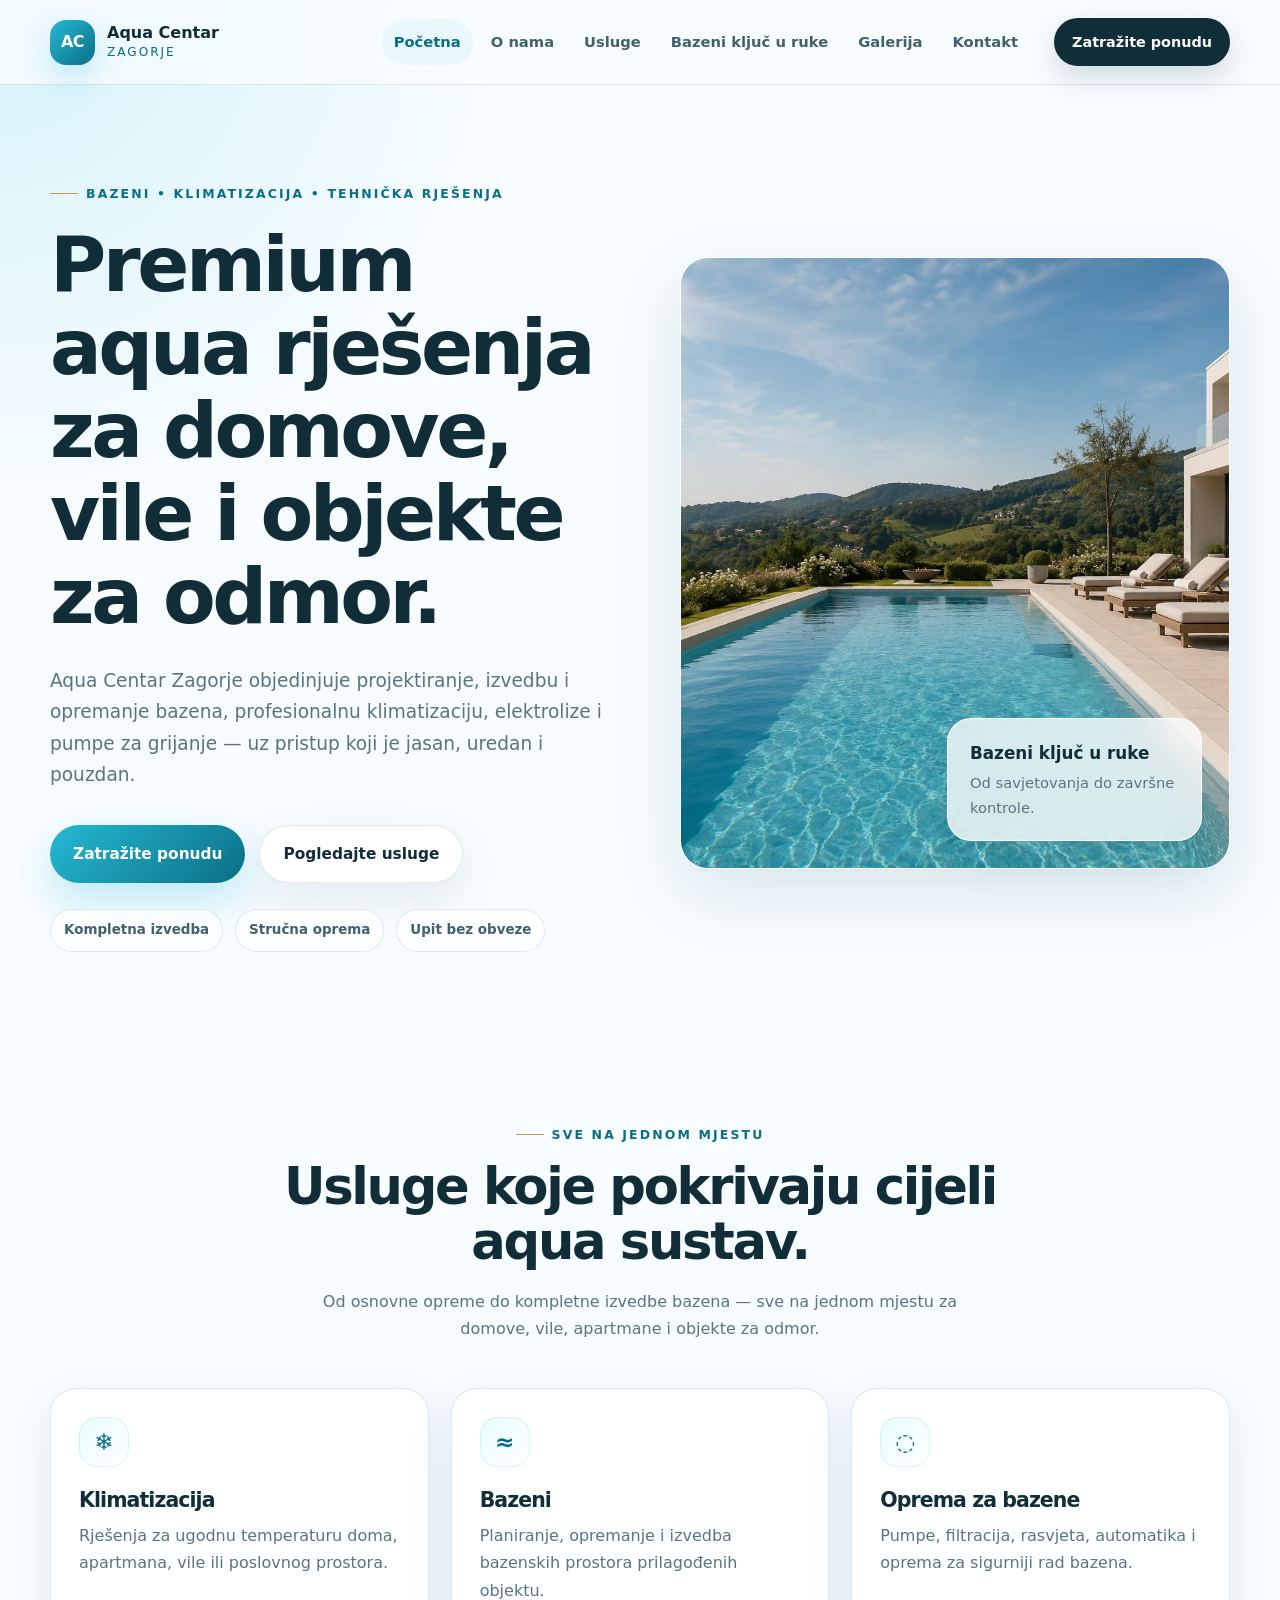
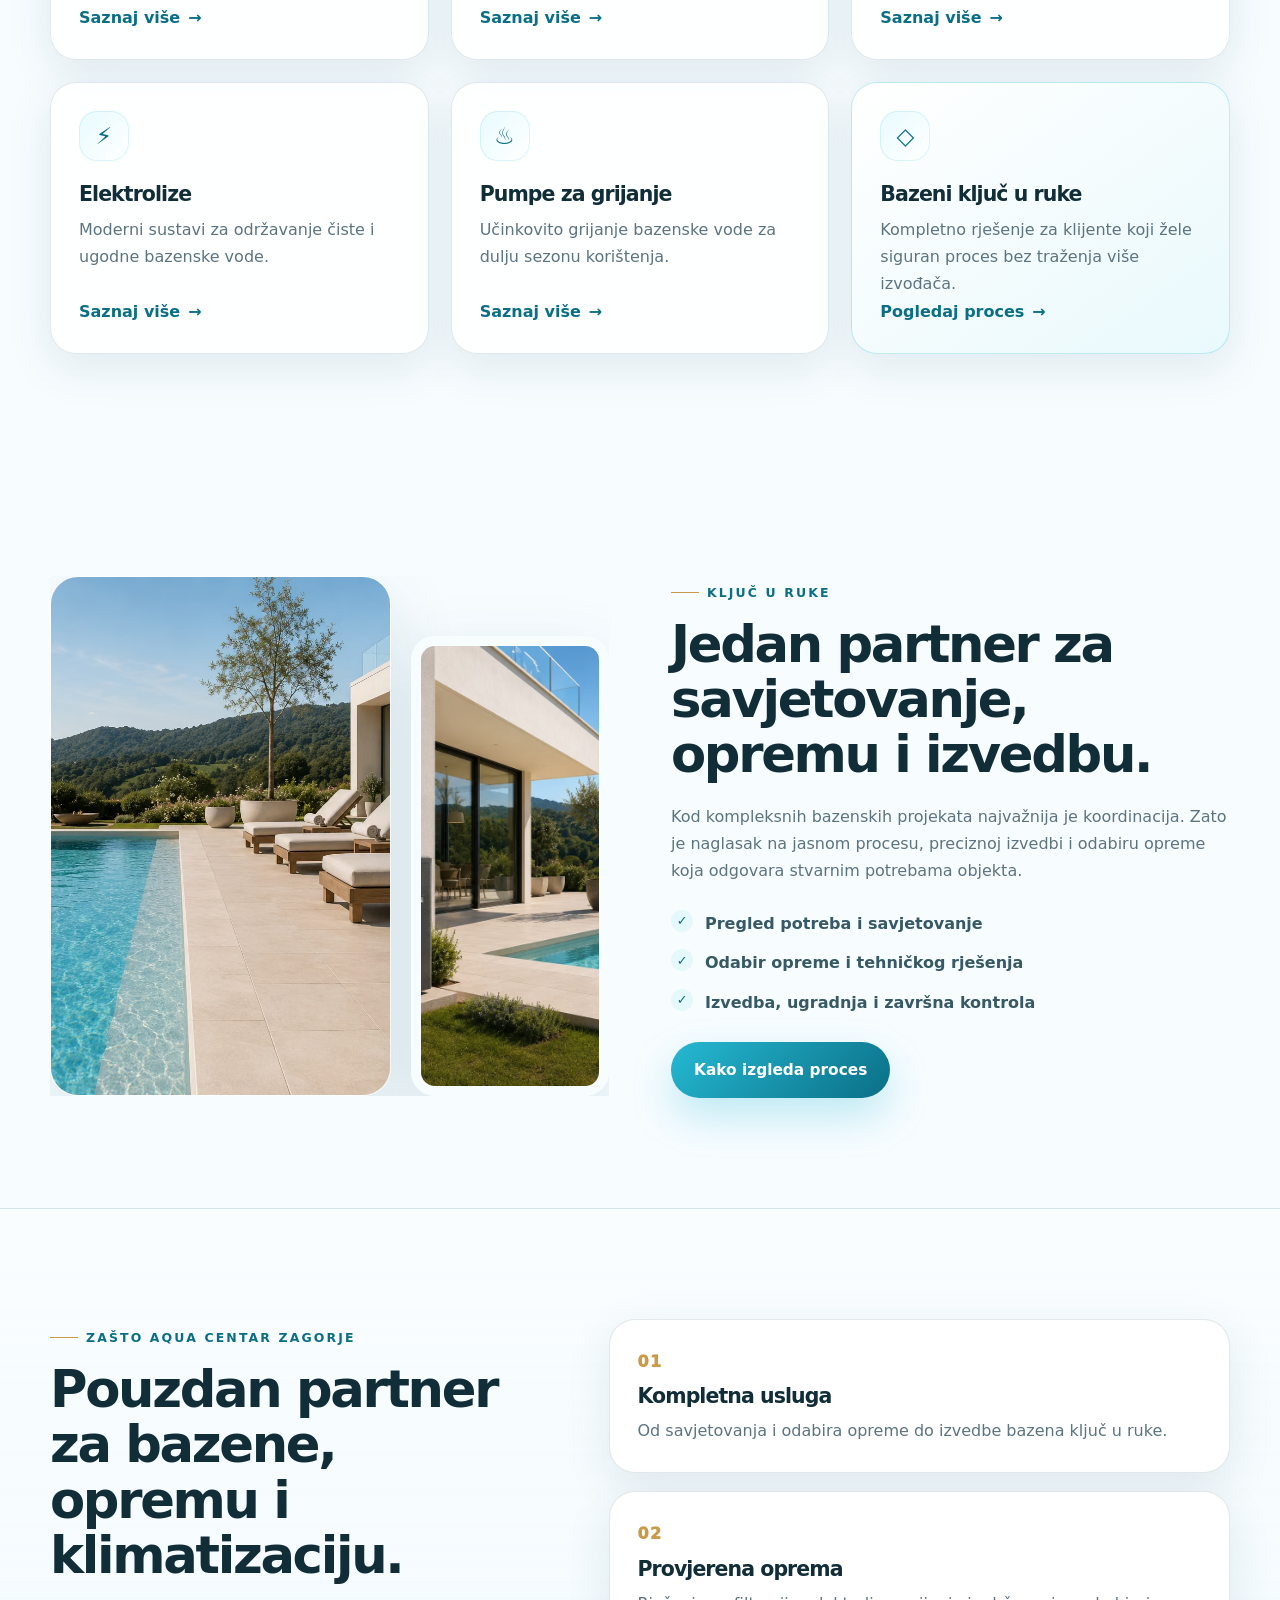
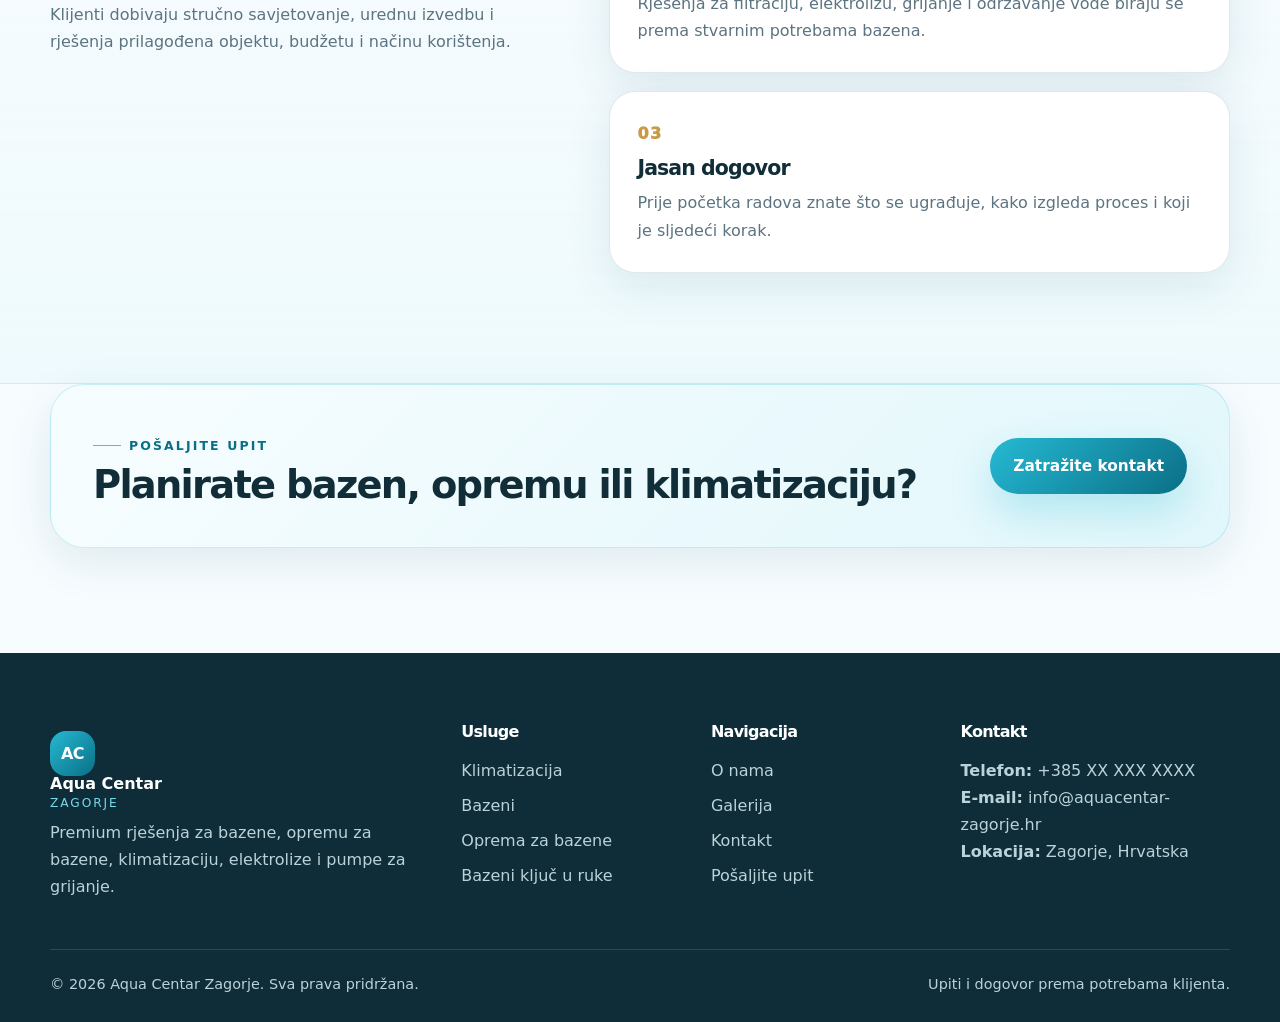
==== commit 7e4cabbc: "6" ====
--- a/index.html
+++ b/index.html
@@ -1,6 +1,6 @@
-<!doctype html><html lang="hr"><head><meta charset="utf-8"><meta name="viewport" content="width=device-width, initial-scale=1"><script>document.documentElement.classList.add('js');</script><title>Aqua Centar Zagorje | Bazeni, klimatizacija i oprema za bazene</title><meta name="description" content="Premium web stranica za Aqua Centar Zagorje: bazeni, klimatizacija, elektrolize, pumpe za grijanje i kompletni bazeni ključ u ruke."><meta name="theme-color" content="#f7fcff"><link rel="icon" href="assets/img/favicon.svg" type="image/svg+xml"><link rel="preload" href="assets/img/hero-bazen-lux.avif" as="image" type="image/avif"><link rel="stylesheet" href="assets/css/style.css"></head><body><header class="site-header" id="top"><div class="container nav-wrap"><a class="brand" href="index.html" aria-label="Aqua Centar Zagorje početna"><span class="brand-mark">AC</span><span><strong>Aqua Centar</strong><small>Zagorje</small></span></a><button class="menu-toggle" aria-label="Otvori izbornik" aria-expanded="false"><span></span><span></span><span></span></button><nav class="site-nav" aria-label="Glavna navigacija"><a class="nav-link active" href="index.html">Početna</a>
+<!doctype html><html lang="hr"><head><meta charset="utf-8"><meta name="viewport" content="width=device-width, initial-scale=1"><script>document.documentElement.classList.add('js');</script><title>Aqua Centar Zagorje | Bazeni, klimatizacija i oprema za bazene</title><meta name="description" content="Aqua Centar Zagorje nudi bazene, klimatizaciju, opremu za bazene, elektrolize, pumpe za grijanje i kompletne bazene ključ u ruke."><meta name="theme-color" content="#f7fcff"><link rel="icon" href="assets/img/favicon.svg" type="image/svg+xml"><link rel="preload" href="assets/img/hero-bazen-lux.avif" as="image" type="image/avif"><link rel="stylesheet" href="assets/css/style.css"></head><body><header class="site-header" id="top"><div class="container nav-wrap"><a class="brand" href="index.html" aria-label="Aqua Centar Zagorje početna"><span class="brand-mark">AC</span><span><strong>Aqua Centar</strong><small>Zagorje</small></span></a><button class="menu-toggle" aria-label="Otvori izbornik" aria-expanded="false"><span></span><span></span><span></span></button><nav class="site-nav" aria-label="Glavna navigacija"><a class="nav-link active" href="index.html">Početna</a>
 <a class="nav-link " href="o-nama.html">O nama</a>
 <a class="nav-link " href="usluge.html">Usluge</a>
 <a class="nav-link " href="bazeni-kljuc-u-ruke.html">Bazeni ključ u ruke</a>
 <a class="nav-link " href="galerija.html">Galerija</a>
-<a class="nav-link " href="kontakt.html">Kontakt</a></nav><a class="nav-cta" href="kontakt.html">Zatražite ponudu</a></div></header><main><section class="hero section-pad"><div class="container hero-grid"><div class="hero-copy reveal"><span class="eyebrow">Bazeni • Klimatizacija • Tehnička rješenja</span><h1>Premium aqua rješenja za domove, vile i objekte za odmor.</h1><p>Aqua Centar Zagorje objedinjuje projektiranje, izvedbu i opremanje bazena, profesionalnu klimatizaciju, elektrolize i pumpe za grijanje — uz pristup koji je jasan, uredan i pouzdan.</p><div class="hero-actions"><a class="btn btn-primary" href="kontakt.html#upit">Zatražite ponudu</a><a class="btn btn-ghost" href="usluge.html">Pogledajte usluge</a></div><div class="trust-strip"><span>Kompletna izvedba</span><span>Stručna oprema</span><span>Bez online plaćanja</span></div></div><div class="hero-media reveal delay-1"><img src="assets/img/hero-bazen-lux.avif" alt="Luksuzni bazen uz modernu kuću" width="1500" height="1000"><div class="floating-card glass-card"><strong>Bazeni ključ u ruke</strong><span>Od savjetovanja do završne kontrole.</span></div></div></div></section><section class="section-pad small-top"><div class="container section-head reveal"><span class="eyebrow">Sve na jednom mjestu</span><h2>Usluge koje pokrivaju cijeli aqua sustav.</h2><p>Od osnovne opreme do kompletne izvedbe bazena, web stranica jasno vodi posjetitelja prema upitu i dogovoru.</p></div><div class="container services-grid"><article class="service-card reveal"><span class="icon">❄</span><h3>Klimatizacija</h3><p>Rješenja za ugodnu temperaturu doma, apartmana, vile ili poslovnog prostora.</p><a href="usluge.html#klimatizacija">Saznaj više</a></article><article class="service-card reveal delay-1"><span class="icon">≈</span><h3>Bazeni</h3><p>Planiranje, opremanje i izvedba bazenskih prostora prilagođenih objektu.</p><a href="usluge.html#bazeni">Saznaj više</a></article><article class="service-card reveal delay-2"><span class="icon">◌</span><h3>Oprema za bazene</h3><p>Pumpe, filtracija, rasvjeta, automatika i oprema za sigurniji rad bazena.</p><a href="usluge.html#oprema">Saznaj više</a></article><article class="service-card reveal"><span class="icon">⚡</span><h3>Elektrolize</h3><p>Moderni sustavi za održavanje čiste i ugodne bazenske vode.</p><a href="usluge.html#elektrolize">Saznaj više</a></article><article class="service-card reveal delay-1"><span class="icon">♨</span><h3>Pumpe za grijanje</h3><p>Učinkovito grijanje bazenske vode za dulju sezonu korištenja.</p><a href="usluge.html#pumpe">Saznaj više</a></article><article class="service-card featured reveal delay-2"><span class="icon">◇</span><h3>Bazeni ključ u ruke</h3><p>Kompletno rješenje za klijente koji žele siguran proces bez traženja više izvođača.</p><a href="bazeni-kljuc-u-ruke.html">Pogledaj proces</a></article></div></section><section class="split-section section-pad"><div class="container split-grid"><div class="image-stack reveal"><img class="image-main" src="assets/img/bazen-terasa.avif" alt="Moderan bazen uz terasu" width="1500" height="1000"><img class="image-small" src="assets/img/pumpa-za-grijanje.avif" alt="Pumpa za grijanje bazena" width="1500" height="1000"></div><div class="split-copy reveal delay-1"><span class="eyebrow">Ključ u ruke</span><h2>Jedan partner za savjetovanje, opremu i izvedbu.</h2><p>Kod kompleksnih bazenskih projekata najvažnija je koordinacija. Zato je naglasak na jasnom procesu, preciznoj izvedbi i odabiru opreme koja odgovara stvarnim potrebama objekta.</p><ul class="check-list"><li>Pregled potreba i savjetovanje</li><li>Odabir opreme i tehničkog rješenja</li><li>Izvedba, ugradnja i završna kontrola</li></ul><a class="btn btn-primary" href="bazeni-kljuc-u-ruke.html">Kako izgleda proces</a></div></div></section><section class="section-pad why-section"><div class="container why-grid"><div class="section-head left reveal"><span class="eyebrow">Zašto Aqua Centar Zagorje</span><h2>Premium dojam, ali jednostavan put do upita.</h2><p>Stranica je zamišljena tako da odmah komunicira ozbiljnost, urednost i kvalitetu usluge.</p></div><div class="benefits"><div class="benefit reveal"><strong>01</strong><h3>Jasna ponuda</h3><p>Posjetitelj brzo razumije što firma radi i za koje usluge može poslati upit.</p></div><div class="benefit reveal delay-1"><strong>02</strong><h3>Luksuzan vizual</h3><p>Light dizajn, aqua tonovi i premium fotografije stvaraju dojam povjerenja.</p></div><div class="benefit reveal delay-2"><strong>03</strong><h3>Spremno za rast</h3><p>Galerija i projekti se kasnije mogu dopuniti stvarnim fotografijama izvedenih radova.</p></div></div></div></section><section class="cta-band reveal"><div class="container cta-inner"><div><span class="eyebrow">Pošaljite upit</span><h2>Planirate bazen, opremu ili klimatizaciju?</h2></div><a class="btn btn-primary" href="kontakt.html#upit">Zatražite kontakt</a></div></section></main><footer class="site-footer"><div class="container footer-grid"><div><a class="brand footer-brand" href="index.html"><span class="brand-mark">AC</span><span><strong>Aqua Centar</strong><small>Zagorje</small></span></a><p>Premium rješenja za bazene, opremu za bazene, klimatizaciju, elektrolize i pumpe za grijanje.</p></div><div><h3>Usluge</h3><a href="usluge.html#klimatizacija">Klimatizacija</a><a href="usluge.html#bazeni">Bazeni</a><a href="usluge.html#oprema">Oprema za bazene</a><a href="bazeni-kljuc-u-ruke.html">Bazeni ključ u ruke</a></div><div><h3>Navigacija</h3><a href="o-nama.html">O nama</a><a href="galerija.html">Galerija</a><a href="kontakt.html">Kontakt</a><a href="kontakt.html#upit">Pošaljite upit</a></div><div><h3>Kontakt</h3><p><strong>Telefon:</strong> +385 XX XXX XXXX</p><p><strong>E-mail:</strong> info@aquacentar-zagorje.hr</p><p><strong>Lokacija:</strong> Zagorje, Hrvatska</p></div></div><div class="footer-bottom container"><span>© 2026 Aqua Centar Zagorje. Sva prava pridržana.</span><span>Web prezentacija bez online plaćanja.</span></div></footer><script src="assets/js/main.js"></script></body></html>+<a class="nav-link " href="kontakt.html">Kontakt</a></nav><a class="nav-cta" href="kontakt.html">Zatražite ponudu</a></div></header><main><section class="hero section-pad"><div class="container hero-grid"><div class="hero-copy reveal"><span class="eyebrow">Bazeni • Klimatizacija • Tehnička rješenja</span><h1>Premium aqua rješenja za domove, vile i objekte za odmor.</h1><p>Aqua Centar Zagorje objedinjuje projektiranje, izvedbu i opremanje bazena, profesionalnu klimatizaciju, elektrolize i pumpe za grijanje — uz pristup koji je jasan, uredan i pouzdan.</p><div class="hero-actions"><a class="btn btn-primary" href="kontakt.html#upit">Zatražite ponudu</a><a class="btn btn-ghost" href="usluge.html">Pogledajte usluge</a></div><div class="trust-strip"><span>Kompletna izvedba</span><span>Stručna oprema</span><span>Upit bez obveze</span></div></div><div class="hero-media reveal delay-1"><img src="assets/img/hero-bazen-lux.avif" alt="Luksuzni bazen uz modernu kuću" width="1500" height="1000"><div class="floating-card glass-card"><strong>Bazeni ključ u ruke</strong><span>Od savjetovanja do završne kontrole.</span></div></div></div></section><section class="section-pad small-top"><div class="container section-head reveal"><span class="eyebrow">Sve na jednom mjestu</span><h2>Usluge koje pokrivaju cijeli aqua sustav.</h2><p>Od osnovne opreme do kompletne izvedbe bazena — sve na jednom mjestu za domove, vile, apartmane i objekte za odmor.</p></div><div class="container services-grid"><article class="service-card reveal"><span class="icon">❄</span><h3>Klimatizacija</h3><p>Rješenja za ugodnu temperaturu doma, apartmana, vile ili poslovnog prostora.</p><a href="usluge.html#klimatizacija">Saznaj više</a></article><article class="service-card reveal delay-1"><span class="icon">≈</span><h3>Bazeni</h3><p>Planiranje, opremanje i izvedba bazenskih prostora prilagođenih objektu.</p><a href="usluge.html#bazeni">Saznaj više</a></article><article class="service-card reveal delay-2"><span class="icon">◌</span><h3>Oprema za bazene</h3><p>Pumpe, filtracija, rasvjeta, automatika i oprema za sigurniji rad bazena.</p><a href="usluge.html#oprema">Saznaj više</a></article><article class="service-card reveal"><span class="icon">⚡</span><h3>Elektrolize</h3><p>Moderni sustavi za održavanje čiste i ugodne bazenske vode.</p><a href="usluge.html#elektrolize">Saznaj više</a></article><article class="service-card reveal delay-1"><span class="icon">♨</span><h3>Pumpe za grijanje</h3><p>Učinkovito grijanje bazenske vode za dulju sezonu korištenja.</p><a href="usluge.html#pumpe">Saznaj više</a></article><article class="service-card featured reveal delay-2"><span class="icon">◇</span><h3>Bazeni ključ u ruke</h3><p>Kompletno rješenje za klijente koji žele siguran proces bez traženja više izvođača.</p><a href="bazeni-kljuc-u-ruke.html">Pogledaj proces</a></article></div></section><section class="split-section section-pad"><div class="container split-grid"><div class="image-stack reveal"><img class="image-main" src="assets/img/bazen-terasa.avif" alt="Moderan bazen uz terasu" width="1500" height="1000"><img class="image-small" src="assets/img/pumpa-za-grijanje.avif" alt="Pumpa za grijanje bazena" width="1500" height="1000"></div><div class="split-copy reveal delay-1"><span class="eyebrow">Ključ u ruke</span><h2>Jedan partner za savjetovanje, opremu i izvedbu.</h2><p>Kod kompleksnih bazenskih projekata najvažnija je koordinacija. Zato je naglasak na jasnom procesu, preciznoj izvedbi i odabiru opreme koja odgovara stvarnim potrebama objekta.</p><ul class="check-list"><li>Pregled potreba i savjetovanje</li><li>Odabir opreme i tehničkog rješenja</li><li>Izvedba, ugradnja i završna kontrola</li></ul><a class="btn btn-primary" href="bazeni-kljuc-u-ruke.html">Kako izgleda proces</a></div></div></section><section class="section-pad why-section"><div class="container why-grid"><div class="section-head left reveal"><span class="eyebrow">Zašto Aqua Centar Zagorje</span><h2>Pouzdan partner za bazene, opremu i klimatizaciju.</h2><p>Klijenti dobivaju stručno savjetovanje, urednu izvedbu i rješenja prilagođena objektu, budžetu i načinu korištenja.</p></div><div class="benefits"><div class="benefit reveal"><strong>01</strong><h3>Kompletna usluga</h3><p>Od savjetovanja i odabira opreme do izvedbe bazena ključ u ruke.</p></div><div class="benefit reveal delay-1"><strong>02</strong><h3>Provjerena oprema</h3><p>Rješenja za filtraciju, elektrolizu, grijanje i održavanje vode biraju se prema stvarnim potrebama bazena.</p></div><div class="benefit reveal delay-2"><strong>03</strong><h3>Jasan dogovor</h3><p>Prije početka radova znate što se ugrađuje, kako izgleda proces i koji je sljedeći korak.</p></div></div></div></section><section class="cta-band reveal"><div class="container cta-inner"><div><span class="eyebrow">Pošaljite upit</span><h2>Planirate bazen, opremu ili klimatizaciju?</h2></div><a class="btn btn-primary" href="kontakt.html#upit">Zatražite kontakt</a></div></section></main><footer class="site-footer"><div class="container footer-grid"><div><a class="brand footer-brand" href="index.html"><span class="brand-mark">AC</span><span><strong>Aqua Centar</strong><small>Zagorje</small></span></a><p>Premium rješenja za bazene, opremu za bazene, klimatizaciju, elektrolize i pumpe za grijanje.</p></div><div><h3>Usluge</h3><a href="usluge.html#klimatizacija">Klimatizacija</a><a href="usluge.html#bazeni">Bazeni</a><a href="usluge.html#oprema">Oprema za bazene</a><a href="bazeni-kljuc-u-ruke.html">Bazeni ključ u ruke</a></div><div><h3>Navigacija</h3><a href="o-nama.html">O nama</a><a href="galerija.html">Galerija</a><a href="kontakt.html">Kontakt</a><a href="kontakt.html#upit">Pošaljite upit</a></div><div><h3>Kontakt</h3><p><strong>Telefon:</strong> +385 XX XXX XXXX</p><p><strong>E-mail:</strong> info@aquacentar-zagorje.hr</p><p><strong>Lokacija:</strong> Zagorje, Hrvatska</p></div></div><div class="footer-bottom container"><span>© 2026 Aqua Centar Zagorje. Sva prava pridržana.</span><span>Upiti i dogovor prema potrebama klijenta.</span></div></footer><script src="assets/js/main.js"></script></body></html>
